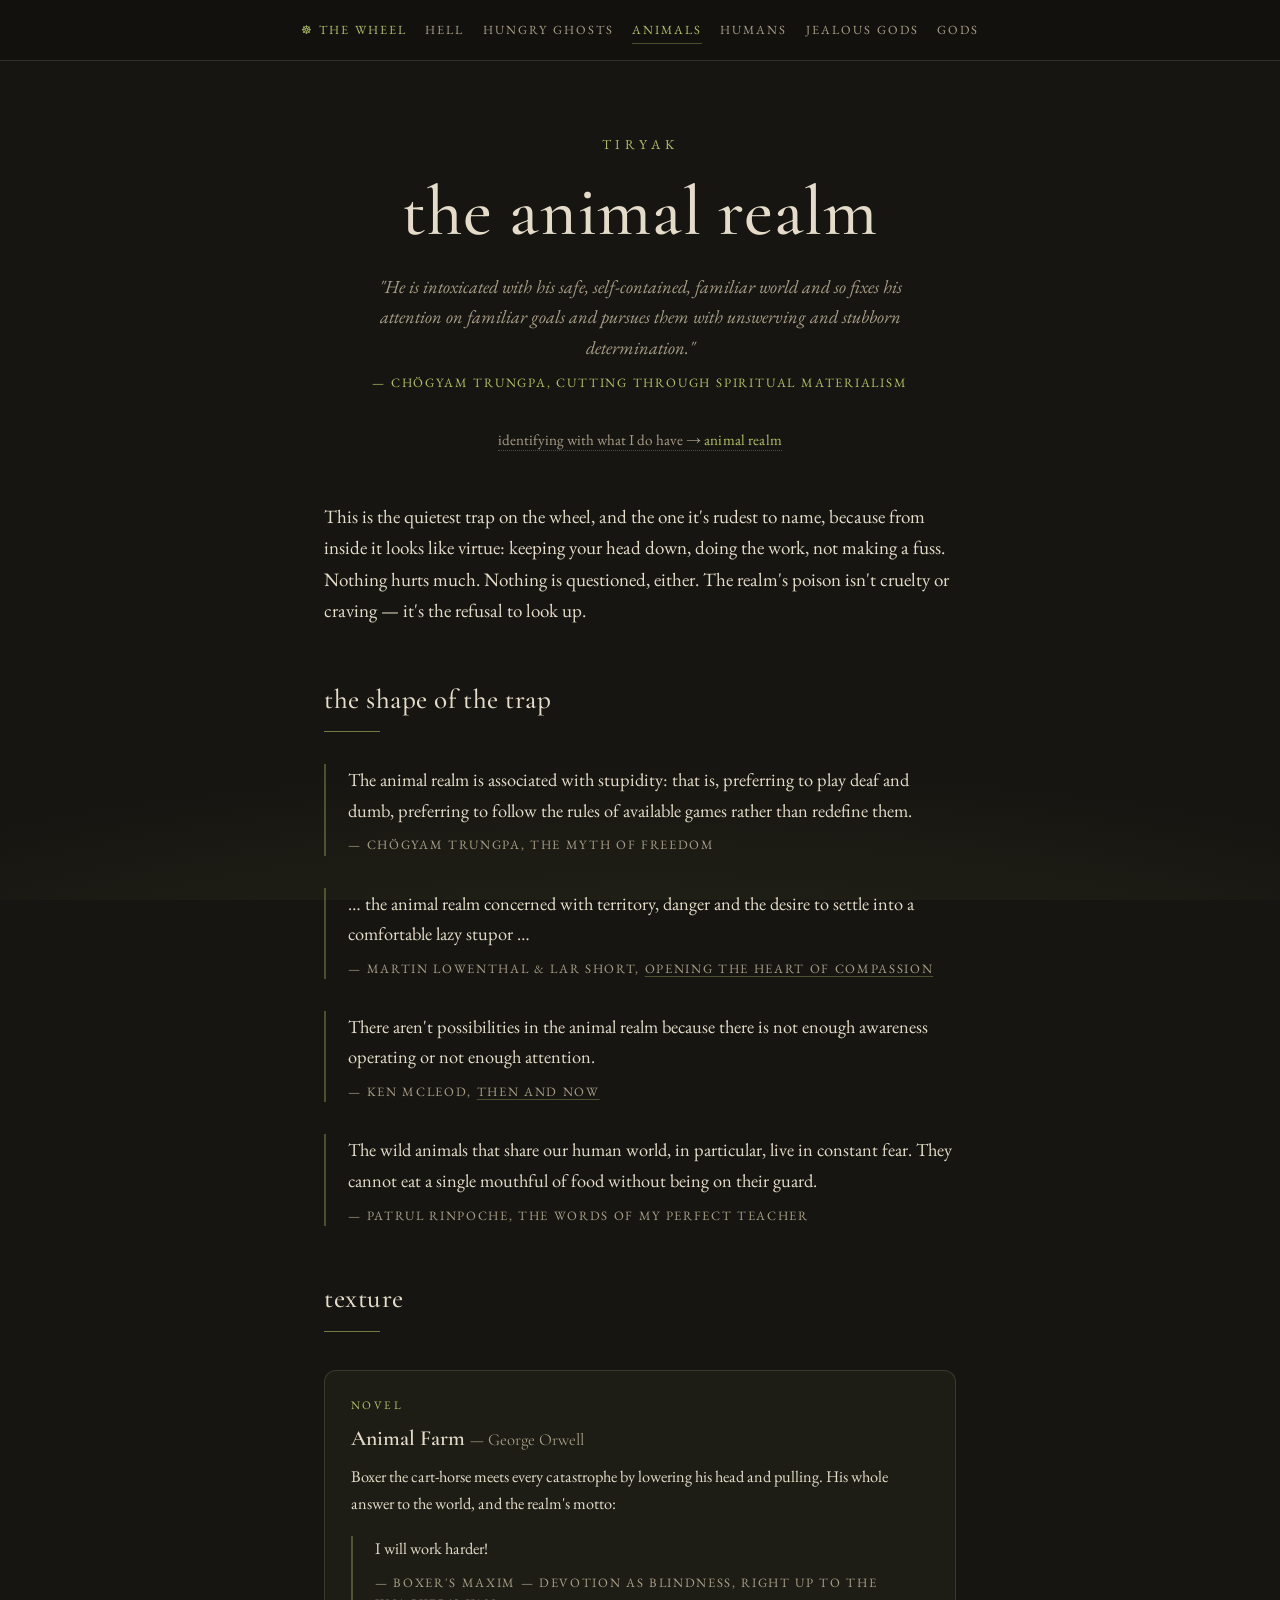
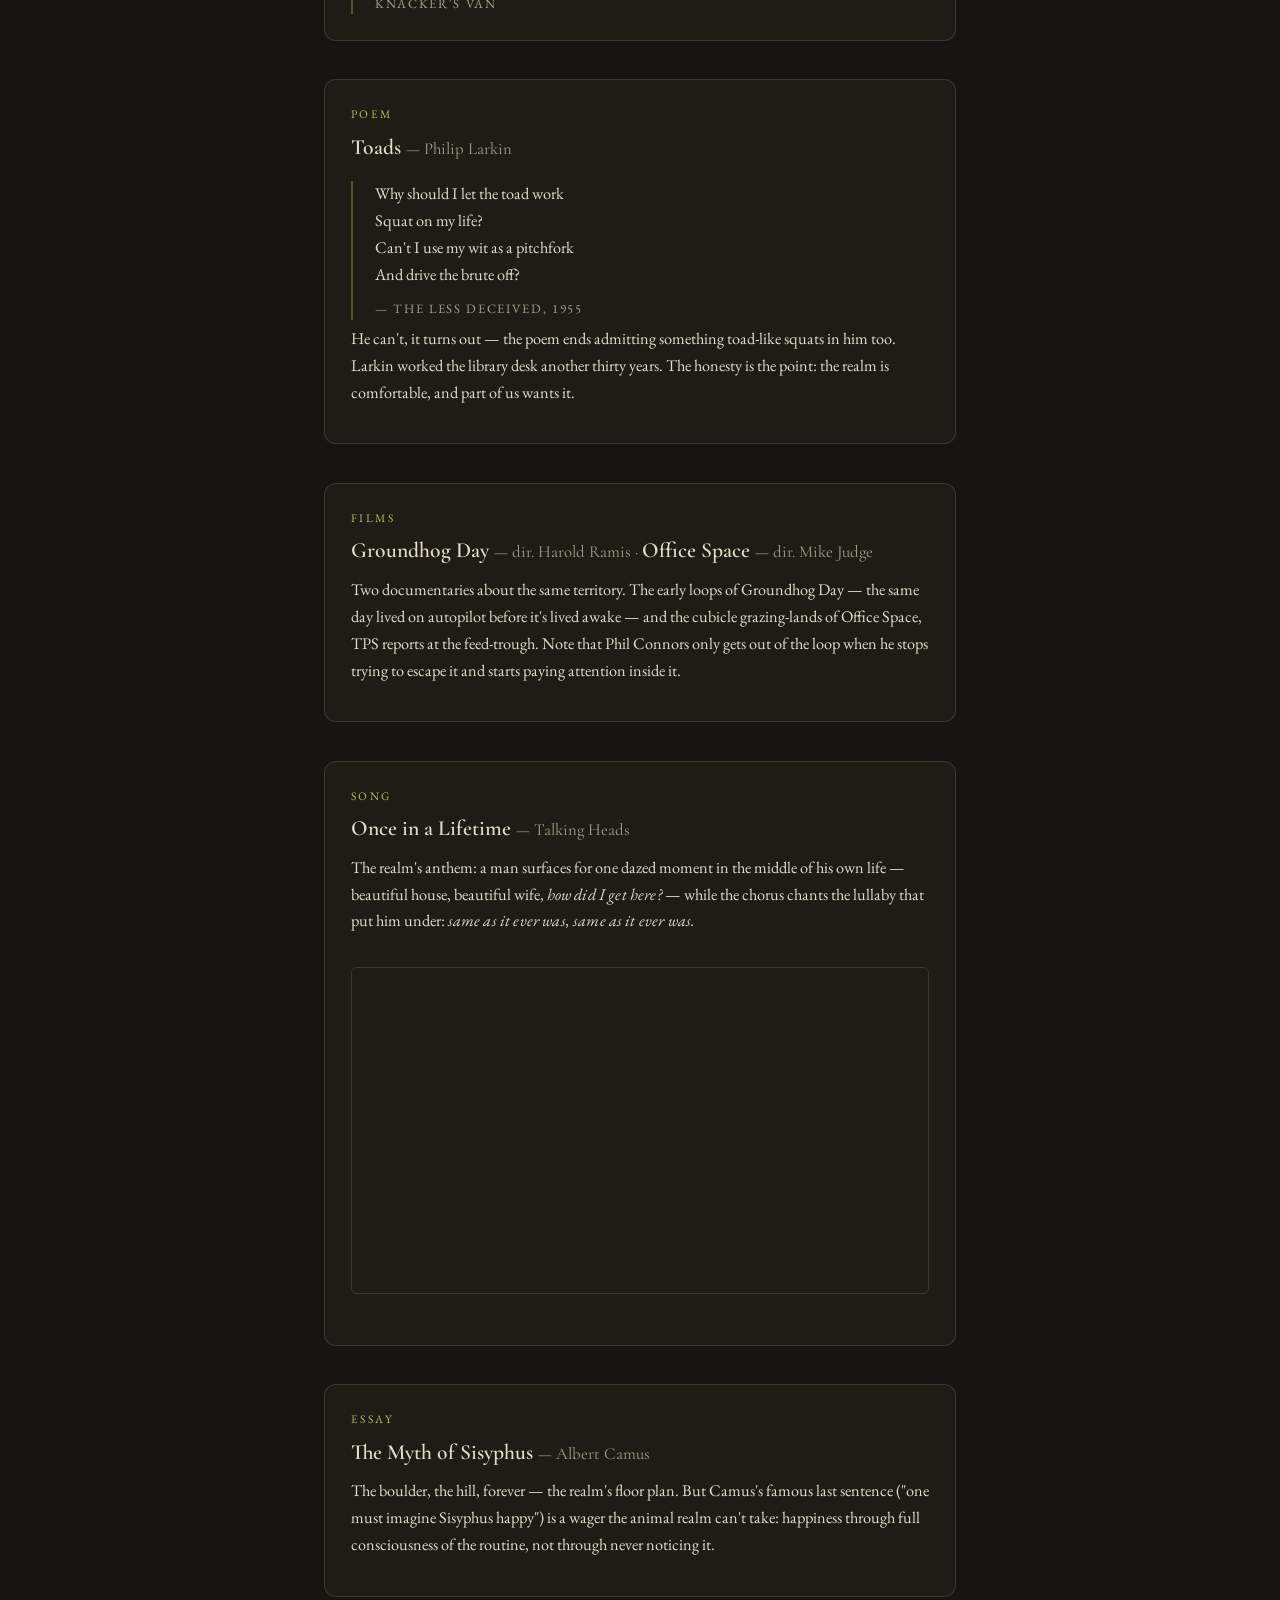
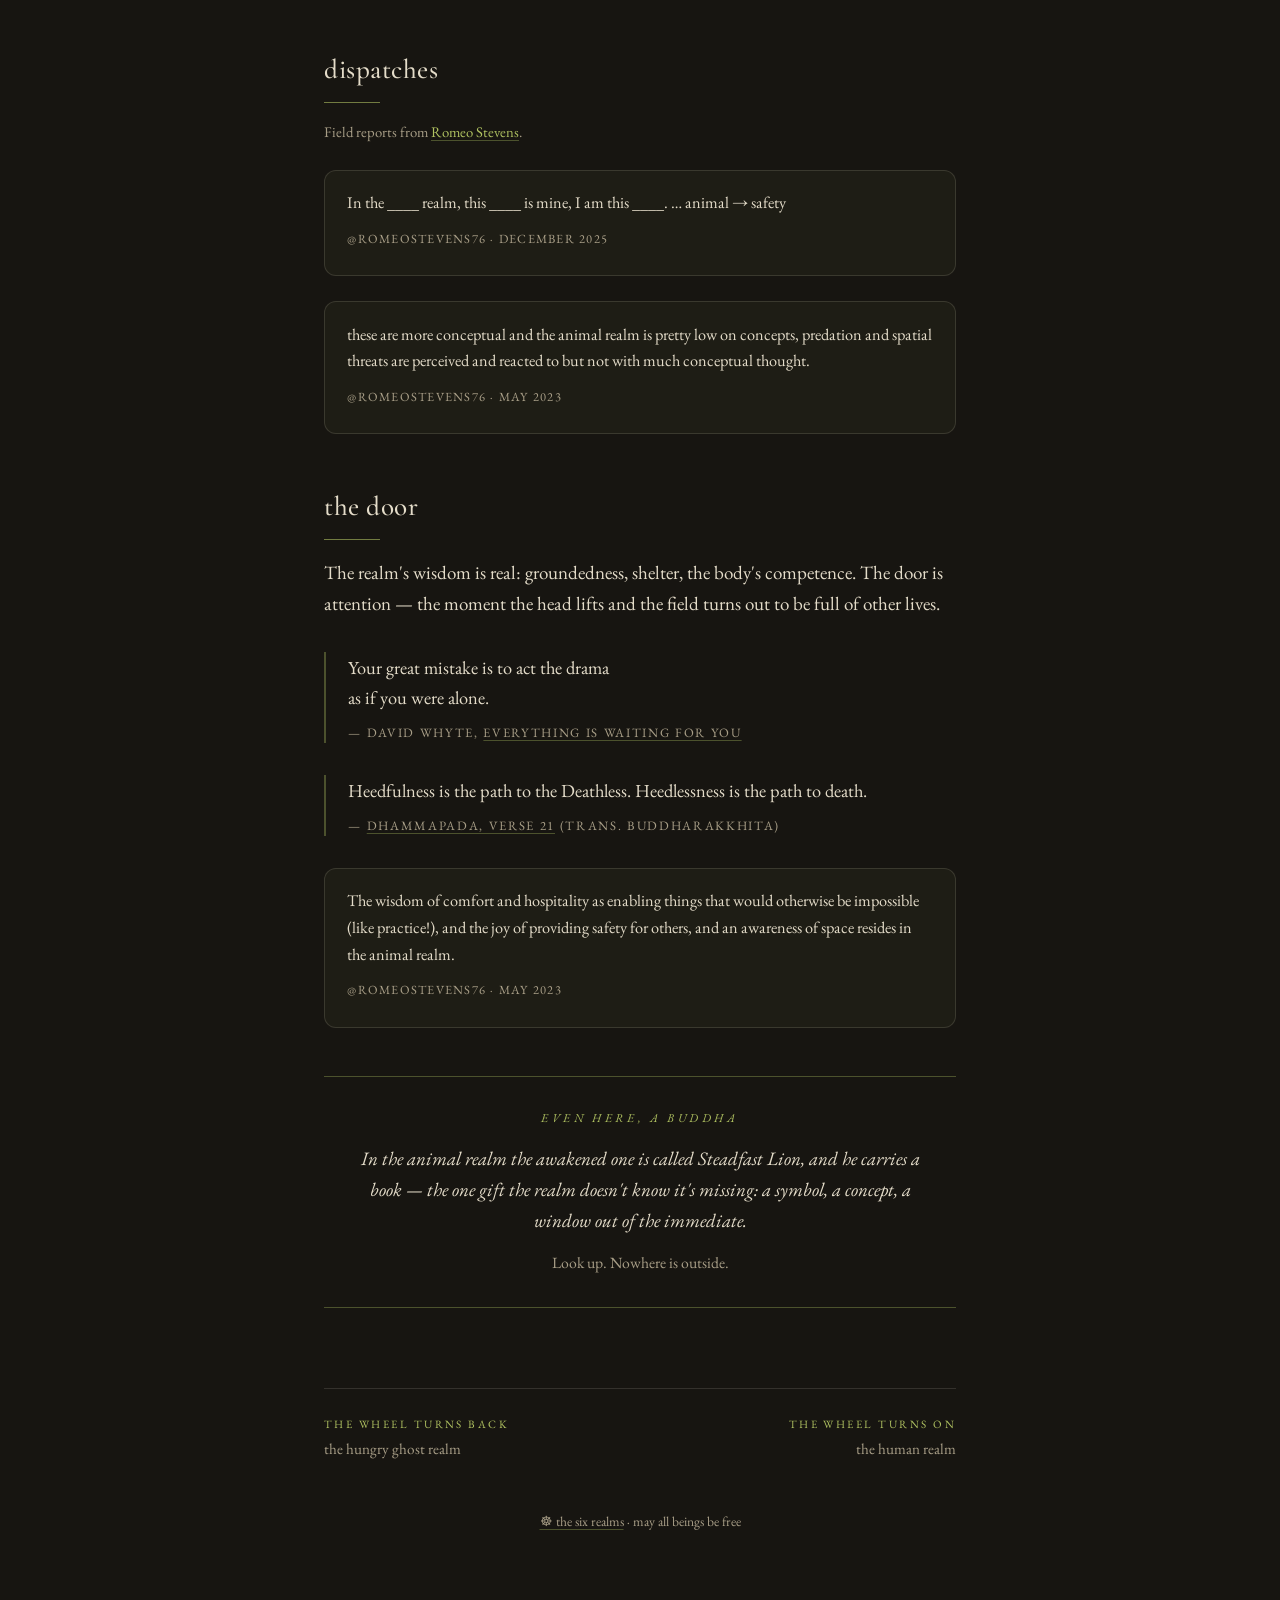
==== animal.html @ 1d657491 "the six realms: v1 — index + six realm pages May all beings be free.  Co-Authored-By: Claude Fable 5" ====
<!DOCTYPE html>
<html lang="en">
<head>
<meta charset="utf-8">
<meta name="viewport" content="width=device-width, initial-scale=1">
<title>animals · the six realms</title>
<meta name="description" content="The animal realm: routine, dullness, head-down survival — the comfort that never looks up.">
<link rel="preconnect" href="https://fonts.googleapis.com">
<link rel="preconnect" href="https://fonts.gstatic.com" crossorigin>
<link href="https://fonts.googleapis.com/css2?family=Cormorant+Garamond:ital,wght@0,400;0,500;0,600;1,400&family=EB+Garamond:ital,wght@0,400;0,500;1,400&display=swap" rel="stylesheet">
<link rel="stylesheet" href="style.css">
<link rel="icon" href="data:image/svg+xml,<svg xmlns='http://www.w3.org/2000/svg' viewBox='0 0 100 100'><text y='.9em' font-size='90'>☸</text></svg>">
</head>
<body class="realm-animal">

<nav class="site-nav">
  <a href="index.html" class="wheel-link">☸ the wheel</a>
  <a href="hell.html">hell</a>
  <a href="hungry-ghost.html">hungry ghosts</a>
  <a href="animal.html" class="here">animals</a>
  <a href="human.html">humans</a>
  <a href="asura.html">jealous gods</a>
  <a href="deva.html">gods</a>
</nav>

<main>

<header class="hero">
  <p class="realm-sanskrit">tiryak</p>
  <h1>the animal realm</h1>
  <p class="gate">"He is intoxicated with his safe, self-contained, familiar world and so fixes his attention on familiar goals and pursues them with unswerving and stubborn determination."
    <cite>— Chögyam Trungpa, Cutting Through Spiritual Materialism</cite>
  </p>
  <p class="ident"><a href="https://twitter.com/RomeoStevens76/status/2072034721190879373">identifying with what I do have → <em>animal realm</em></a></p>
</header>

<p>This is the quietest trap on the wheel, and the one it's rudest to name, because from inside it looks like virtue: keeping your head down, doing the work, not making a fuss. Nothing hurts much. Nothing is questioned, either. The realm's poison isn't cruelty or craving — it's the refusal to look up.</p>

<section>
  <h2>the shape of the trap</h2>

  <blockquote>
    <p>The animal realm is associated with stupidity: that is, preferring to play deaf and dumb, preferring to follow the rules of available games rather than redefine them.</p>
    <cite>— Chögyam Trungpa, The Myth of Freedom</cite>
  </blockquote>

  <blockquote>
    <p>… the animal realm concerned with territory, danger and the desire to settle into a comfortable lazy stupor …</p>
    <cite>— Martin Lowenthal &amp; Lar Short, <a href="https://archive.org/details/openingheartofco00lowe">Opening the Heart of Compassion</a></cite>
  </blockquote>

  <blockquote>
    <p>There aren't possibilities in the animal realm because there is not enough awareness operating or not enough attention.</p>
    <cite>— Ken McLeod, <a href="https://unfetteredmind.org/series-chapter/then-and-now-13/">Then and Now</a></cite>
  </blockquote>

  <blockquote>
    <p>The wild animals that share our human world, in particular, live in constant fear. They cannot eat a single mouthful of food without being on their guard.</p>
    <cite>— Patrul Rinpoche, The Words of My Perfect Teacher</cite>
  </blockquote>
</section>

<section>
  <h2>texture</h2>

  <div class="media-item">
    <p class="media-kind">novel</p>
    <h3>Animal Farm <span class="by">— George Orwell</span></h3>
    <p>Boxer the cart-horse meets every catastrophe by lowering his head and pulling. His whole answer to the world, and the realm's motto:</p>
    <blockquote>
      <p>I will work harder!</p>
      <cite>— Boxer's maxim — devotion as blindness, right up to the knacker's van</cite>
    </blockquote>
  </div>

  <div class="media-item">
    <p class="media-kind">poem</p>
    <h3>Toads <span class="by">— Philip Larkin</span></h3>
    <blockquote class="verse">
      <p>Why should I let the toad work
Squat on my life?
Can't I use my wit as a pitchfork
And drive the brute off?</p>
      <cite>— The Less Deceived, 1955</cite>
    </blockquote>
    <p>He can't, it turns out — the poem ends admitting something toad-like squats in him too. Larkin worked the library desk another thirty years. The honesty is the point: the realm is comfortable, and part of us wants it.</p>
  </div>

  <div class="media-item">
    <p class="media-kind">films</p>
    <h3>Groundhog Day <span class="by">— dir. Harold Ramis · </span>Office Space <span class="by">— dir. Mike Judge</span></h3>
    <p>Two documentaries about the same territory. The early loops of Groundhog Day — the same day lived on autopilot before it's lived awake — and the cubicle grazing-lands of Office Space, TPS reports at the feed-trough. Note that Phil Connors only gets out of the loop when he stops trying to escape it and starts paying attention inside it.</p>
  </div>

  <div class="media-item">
    <p class="media-kind">song</p>
    <h3>Once in a Lifetime <span class="by">— Talking Heads</span></h3>
    <p>The realm's anthem: a man surfaces for one dazed moment in the middle of his own life — beautiful house, beautiful wife, <em>how did I get here?</em> — while the chorus chants the lullaby that put him under: <em>same as it ever was, same as it ever was.</em></p>
    <div class="embed-frame">
      <iframe class="video-frame" src="https://www.youtube-nocookie.com/embed/5IsSpAOD6K8" title="Talking Heads — Once in a Lifetime" loading="lazy" allowfullscreen></iframe>
    </div>
  </div>

  <div class="media-item">
    <p class="media-kind">essay</p>
    <h3>The Myth of Sisyphus <span class="by">— Albert Camus</span></h3>
    <p>The boulder, the hill, forever — the realm's floor plan. But Camus's famous last sentence ("one must imagine Sisyphus happy") is a wager the animal realm can't take: happiness through full consciousness of the routine, not through never noticing it.</p>
  </div>
</section>

<section>
  <h2>dispatches</h2>
  <p class="small-note">Field reports from <a href="https://twitter.com/RomeoStevens76">Romeo Stevens</a>.</p>

  <div class="tweet">
    <p>In the ____ realm, this ____ is mine, I am this ____. … animal → safety</p>
    <p class="tweet-meta"><a href="https://twitter.com/RomeoStevens76/status/1997016100538929550">@RomeoStevens76 · december 2025</a></p>
  </div>

  <div class="tweet">
    <p>these are more conceptual and the animal realm is pretty low on concepts, predation and spatial threats are perceived and reacted to but not with much conceptual thought.</p>
    <p class="tweet-meta"><a href="https://twitter.com/RomeoStevens76/status/1661435885785853953">@RomeoStevens76 · may 2023</a></p>
  </div>
</section>

<section>
  <h2>the door</h2>

  <p>The realm's wisdom is real: groundedness, shelter, the body's competence. The door is attention — the moment the head lifts and the field turns out to be full of other lives.</p>

  <blockquote class="verse">
    <p>Your great mistake is to act the drama
as if you were alone.</p>
    <cite>— David Whyte, <a href="https://onbeing.org/poetry/everything-is-waiting-for-you/">Everything is Waiting for You</a></cite>
  </blockquote>

  <blockquote>
    <p>Heedfulness is the path to the Deathless. Heedlessness is the path to death.</p>
    <cite>— <a href="https://www.accesstoinsight.org/tipitaka/kn/dhp/dhp.02.budd.html">Dhammapada, verse 21</a> (trans. Buddharakkhita)</cite>
  </blockquote>

  <div class="tweet">
    <p>The wisdom of comfort and hospitality as enabling things that would otherwise be impossible (like practice!), and the joy of providing safety for others, and an awareness of space resides in the animal realm.</p>
    <p class="tweet-meta"><a href="https://twitter.com/RomeoStevens76/status/1660277211734355971">@RomeoStevens76 · may 2023</a></p>
  </div>
</section>

<div class="buddha-note">
  <p class="buddha-label">even here, a buddha</p>
  <p>In the animal realm the awakened one is called Steadfast Lion, and he carries a book — the one gift the realm doesn't know it's missing: a symbol, a concept, a window out of the immediate.</p>
  <p class="plain">Look up. Nowhere is outside.</p>
</div>

<nav class="turn">
  <a href="hungry-ghost.html"><span class="dir">the wheel turns back</span>the hungry ghost realm</a>
  <a href="human.html" class="next"><span class="dir">the wheel turns on</span>the human realm</a>
</nav>

<p class="colophon"><a href="index.html">☸ the six realms</a> · may all beings be free</p>

</main>
</body>
</html>
---- style.css ----
/* ————————————————————————————————————————————————
   the six realms · shared design system
   one typographic voice; each realm keys its own weather.
   ———————————————————————————————————————————————— */

:root {
  --serif: "EB Garamond", "Iowan Old Style", Georgia, serif;
  --display: "Cormorant Garamond", "EB Garamond", Georgia, serif;
  --measure: 42rem;
  /* default (index) theme: night sky around the wheel */
  --bg: #100e14;
  --bg2: #1a1722;
  --ink: #e8e2d6;
  --ink-soft: #b3ab9c;
  --accent: #d4a24e;
  --accent-soft: rgba(212, 162, 78, 0.35);
  --rule: rgba(232, 226, 214, 0.16);
  --card: rgba(255, 255, 255, 0.035);
}

* { box-sizing: border-box; }

html { scroll-behavior: smooth; }

body {
  margin: 0;
  font-family: var(--serif);
  font-size: 1.1875rem;
  line-height: 1.65;
  color: var(--ink);
  background: var(--bg);
  -webkit-font-smoothing: antialiased;
}

/* —— nav ————————————————————————————— */

.site-nav {
  display: flex;
  flex-wrap: wrap;
  align-items: baseline;
  gap: 0.25rem 1.15rem;
  justify-content: center;
  padding: 1.1rem 1rem 1rem;
  font-size: 0.78rem;
  letter-spacing: 0.16em;
  text-transform: uppercase;
  border-bottom: 1px solid var(--rule);
  background: color-mix(in srgb, var(--bg) 82%, black);
}
.site-nav a {
  color: var(--ink-soft);
  text-decoration: none;
  padding: 0.15rem 0;
  border-bottom: 1px solid transparent;
}
.site-nav a:hover { color: var(--ink); }
.site-nav a.here {
  color: var(--accent);
  border-bottom-color: var(--accent-soft);
}
.site-nav .wheel-link { color: var(--accent); }

/* —— page scaffold ——————————————————— */

main {
  max-width: var(--measure);
  margin: 0 auto;
  padding: 0 1.25rem 5rem;
}

.hero {
  text-align: center;
  padding: 4.5rem 1rem 3rem;
}
.hero .realm-sanskrit {
  font-size: 0.85rem;
  letter-spacing: 0.35em;
  text-transform: uppercase;
  color: var(--accent);
  margin: 0 0 1.2rem;
}
.hero h1 {
  font-family: var(--display);
  font-weight: 500;
  font-size: clamp(2.6rem, 7vw, 4.4rem);
  line-height: 1.05;
  margin: 0 0 1.4rem;
  letter-spacing: 0.01em;
}
.hero .gate {
  max-width: 34rem;
  margin: 0 auto;
  font-style: italic;
  color: var(--ink-soft);
  font-size: 1.15rem;
}
.hero .gate cite {
  display: block;
  margin-top: 0.6rem;
  font-style: normal;
  font-size: 0.8rem;
  letter-spacing: 0.14em;
  text-transform: uppercase;
  color: var(--accent);
}

.ident {
  margin: 2.2rem auto 0;
  text-align: center;
  font-size: 0.95rem;
  color: var(--ink-soft);
}
.ident a { color: inherit; text-decoration: none; border-bottom: 1px dotted var(--accent-soft); }
.ident em { color: var(--accent); font-style: normal; }

h2 {
  font-family: var(--display);
  font-weight: 500;
  font-size: 1.7rem;
  letter-spacing: 0.02em;
  margin: 3.2rem 0 1.1rem;
  color: var(--ink);
}
h2::after {
  content: "";
  display: block;
  width: 3.5rem;
  height: 1px;
  margin-top: 0.55rem;
  background: var(--accent);
  opacity: 0.6;
}

p { margin: 0 0 1.1rem; }
a { color: var(--accent); text-decoration-color: var(--accent-soft); text-underline-offset: 3px; }
a:hover { text-decoration-color: var(--accent); }
em { letter-spacing: 0.01em; }

.small-note {
  font-size: 0.92rem;
  color: var(--ink-soft);
}

/* —— quotes ——————————————————————————— */

blockquote {
  margin: 2rem 0;
  padding: 0 0 0 1.4rem;
  border-left: 2px solid var(--accent-soft);
  font-size: 1.15rem;
}
blockquote p { margin-bottom: 0.6rem; }
blockquote.verse p { white-space: pre-line; }
blockquote cite,
.attrib {
  display: block;
  font-style: normal;
  font-size: 0.8rem;
  letter-spacing: 0.13em;
  text-transform: uppercase;
  color: var(--ink-soft);
}
blockquote cite a, .attrib a { color: inherit; }

.epigraph {
  border: none;
  padding: 0;
  text-align: center;
  font-style: italic;
  color: var(--ink-soft);
}

/* —— media list (the texture section) ——— */

.media-item {
  margin: 2.4rem 0;
  padding: 1.5rem 1.6rem 1.2rem;
  background: var(--card);
  border: 1px solid var(--rule);
  border-radius: 2px;
}
.media-item .media-kind {
  font-size: 0.72rem;
  letter-spacing: 0.22em;
  text-transform: uppercase;
  color: var(--accent);
  margin: 0 0 0.4rem;
}
.media-item h3 {
  font-family: var(--display);
  font-weight: 600;
  font-size: 1.35rem;
  margin: 0 0 0.5rem;
}
.media-item h3 .by { font-weight: 400; color: var(--ink-soft); font-size: 1.05rem; }
.media-item blockquote { margin: 1rem 0 0.4rem; font-size: 1.05rem; }
.media-item p { font-size: 1.02rem; }

/* —— tweets ——————————————————————————— */

.tweet {
  margin: 1.6rem 0;
  padding: 1.2rem 1.4rem 0.9rem;
  background: var(--card);
  border: 1px solid var(--rule);
  border-radius: 6px;
  font-size: 1.02rem;
}
.tweet p { margin-bottom: 0.7rem; white-space: pre-line; }
.tweet .tweet-meta {
  font-size: 0.78rem;
  letter-spacing: 0.1em;
  text-transform: uppercase;
  color: var(--ink-soft);
}
.tweet .tweet-meta a { color: inherit; text-decoration: none; }
.tweet .tweet-meta a:hover { color: var(--accent); }

/* —— the buddha appears ————————————————— */

.buddha-note {
  margin: 3rem 0;
  padding: 2rem 1.8rem;
  text-align: center;
  border-top: 1px solid var(--accent-soft);
  border-bottom: 1px solid var(--accent-soft);
}
.buddha-note .buddha-label {
  font-size: 0.75rem;
  letter-spacing: 0.3em;
  text-transform: uppercase;
  color: var(--accent);
  margin: 0 0 0.9rem;
}
.buddha-note p { font-style: italic; margin: 0; }
.buddha-note .plain { font-style: normal; margin-top: 0.8rem; font-size: 0.98rem; color: var(--ink-soft); }

/* —— embeds ——————————————————————————— */

.embed-frame {
  margin: 2rem 0;
  border: 1px solid var(--rule);
  border-radius: 6px;
  overflow: hidden;
}
.embed-frame iframe { display: block; width: 100%; border: 0; }

/* —— the wheel (index nav) ————————————— */

.wheel {
  position: relative;
  width: min(88vw, 30rem);
  height: min(88vw, 30rem);
  margin: 3rem auto;
  border: 1px solid var(--accent-soft);
  border-radius: 50%;
}
.wheel::before {
  content: "";
  position: absolute;
  inset: 18%;
  border: 1px solid var(--rule);
  border-radius: 50%;
}
.wheel .hub {
  position: absolute;
  top: 50%; left: 50%;
  transform: translate(-50%, -50%);
  text-align: center;
  font-size: 0.72rem;
  letter-spacing: 0.2em;
  text-transform: uppercase;
  color: var(--ink-soft);
  max-width: 9rem;
}
.wheel a.spoke {
  position: absolute;
  transform: translate(-50%, -50%);
  text-align: center;
  text-decoration: none;
  color: var(--ink);
  font-family: var(--display);
  font-size: 1.12rem;
  line-height: 1.15;
  padding: 0.4rem 0.6rem;
  background: var(--bg);
  border-radius: 4px;
}
.wheel a.spoke small {
  display: block;
  font-family: var(--serif);
  font-size: 0.68rem;
  letter-spacing: 0.18em;
  text-transform: uppercase;
  color: var(--accent);
  margin-top: 0.15rem;
}
.wheel a.spoke:hover { color: var(--accent); }

@media (max-width: 480px) {
  .wheel { display: none; }
}
.wheel-list { display: none; }
@media (max-width: 480px) {
  .wheel-list { display: block; margin: 2rem 0; padding: 0; list-style: none; text-align: center; }
  .wheel-list li { margin: 0.9rem 0; }
  .wheel-list a { font-family: var(--display); font-size: 1.3rem; text-decoration: none; color: var(--ink); }
  .wheel-list a small { display: block; font-family: var(--serif); font-size: 0.7rem; letter-spacing: 0.18em; text-transform: uppercase; color: var(--accent); }
}

/* —— footer / turning of the wheel ————— */

.turn {
  display: flex;
  justify-content: space-between;
  gap: 1rem;
  margin-top: 5rem;
  padding-top: 1.6rem;
  border-top: 1px solid var(--rule);
  font-size: 0.95rem;
}
.turn a { text-decoration: none; color: var(--ink-soft); }
.turn a:hover { color: var(--accent); }
.turn .dir {
  display: block;
  font-size: 0.7rem;
  letter-spacing: 0.22em;
  text-transform: uppercase;
  color: var(--accent);
  margin-bottom: 0.2rem;
}
.turn .next { text-align: right; }

.colophon {
  margin-top: 3rem;
  text-align: center;
  font-size: 0.85rem;
  color: var(--ink-soft);
}
.colophon a { color: var(--ink-soft); }

/* ————————————————————————————————————————————————
   realm weather
   ———————————————————————————————————————————————— */

/* —— per-realm body language ——————————
   same bones, different posture. */

/* hell: compressed, heavy — the walls lean in */
body.realm-hell .hero h1 {
  letter-spacing: -0.015em;
  font-weight: 600;
  text-shadow: 0 0 38px rgba(255, 92, 56, 0.35);
}
body.realm-hell blockquote { border-left-width: 3px; }

/* preta: stretched thin, starved of weight */
body.realm-preta .hero h1 {
  font-weight: 400;
  letter-spacing: 0.14em;
  text-transform: lowercase;
}
body.realm-preta main { --measure: 38rem; }
body.realm-preta blockquote { border-left-style: dashed; }

/* animal: soft, lowercase, edges blurred by fog */
body.realm-animal .hero h1 { text-transform: lowercase; font-weight: 500; }
body.realm-animal .media-item, body.realm-animal .tweet { border-radius: 12px; }

/* human: upright roman, generous margins — a book page */
body.realm-human .hero h1 { font-weight: 500; }
body.realm-human blockquote { border-left-color: var(--accent); border-left-width: 1px; }

/* asura: everything sharpened, slightly italic — mid-lunge */
body.realm-asura .hero h1 { font-style: italic; font-weight: 600; letter-spacing: 0.01em; }
body.realm-asura .media-item, body.realm-asura .tweet { border-radius: 0; }
body.realm-asura h2::after { width: 5.5rem; height: 2px; }

/* deva: weightless, floating in excess whitespace */
body.realm-deva .hero { padding-top: 7rem; padding-bottom: 4.5rem; }
body.realm-deva .hero h1 {
  font-weight: 400;
  letter-spacing: 0.22em;
  text-shadow: 0 0 44px rgba(216, 184, 255, 0.45);
}
body.realm-deva main { line-height: 1.75; }

/* song embeds + placeholder */
.video-frame { aspect-ratio: 16 / 9; }
.video-placeholder {
  margin: 2rem 0;
  padding: 2.6rem 1.5rem;
  border: 1px dashed var(--rule);
  border-radius: 6px;
  text-align: center;
  font-style: italic;
  color: var(--ink-soft);
}
.video-placeholder .attrib { margin-top: 0.5rem; }

/* naraka — iron ground, ember light. heat pressing in. */
body.realm-hell {
  --bg: #160907;
  --bg2: #2b0d08;
  --ink: #f3ddcb;
  --ink-soft: #c29d84;
  --accent: #ff5c38;
  --accent-soft: rgba(255, 92, 56, 0.4);
  --rule: rgba(243, 221, 203, 0.15);
  --card: rgba(255, 92, 56, 0.05);
  background-image:
    radial-gradient(ellipse 120% 55% at 50% 108%, rgba(255, 82, 34, 0.22), transparent 60%),
    linear-gradient(var(--bg), var(--bg));
  background-attachment: fixed;
}

/* preta — cold moonlit hunger. thin, pale, vacant. */
body.realm-preta {
  --bg: #0d1414;
  --bg2: #12201f;
  --ink: #d7e4de;
  --ink-soft: #8fa39c;
  --accent: #7fd4c1;
  --accent-soft: rgba(127, 212, 193, 0.35);
  --rule: rgba(215, 228, 222, 0.13);
  --card: rgba(127, 212, 193, 0.045);
  background-image:
    radial-gradient(ellipse 70% 40% at 50% -8%, rgba(160, 220, 205, 0.10), transparent 65%),
    linear-gradient(var(--bg), var(--bg));
  background-attachment: fixed;
}

/* animal — loam and fog. heavy lids, soft edges. */
body.realm-animal {
  --bg: #171511;
  --bg2: #221e16;
  --ink: #e4dcc9;
  --ink-soft: #a89e87;
  --accent: #b0c261;
  --accent-soft: rgba(176, 194, 97, 0.35);
  --rule: rgba(228, 220, 201, 0.14);
  --card: rgba(176, 194, 97, 0.05);
  background-image:
    radial-gradient(ellipse 130% 45% at 50% 112%, rgba(94, 106, 56, 0.20), transparent 60%),
    linear-gradient(var(--bg), var(--bg));
  background-attachment: fixed;
}

/* human — the one page in daylight: ink on paper. */
body.realm-human {
  --bg: #f4efe3;
  --bg2: #eae3d2;
  --ink: #262119;
  --ink-soft: #6d6353;
  --accent: #a33d1e;
  --accent-soft: rgba(163, 61, 30, 0.35);
  --rule: rgba(38, 33, 25, 0.18);
  --card: rgba(38, 33, 25, 0.035);
}
body.realm-human .site-nav { background: #ece5d4; }
body.realm-human .wheel a.spoke { background: var(--bg); }

/* asura — storm steel and banner gold. everything sharpened. */
body.realm-asura {
  --bg: #0d1119;
  --bg2: #131a28;
  --ink: #dde4ef;
  --ink-soft: #94a0b4;
  --accent: #e0b23e;
  --accent-soft: rgba(224, 178, 62, 0.4);
  --rule: rgba(221, 228, 239, 0.14);
  --card: rgba(224, 178, 62, 0.045);
  background-image:
    linear-gradient(160deg, rgba(48, 66, 105, 0.28) 0%, transparent 45%),
    linear-gradient(var(--bg), var(--bg));
  background-attachment: fixed;
}

/* deva — luminous height. so much light you squint. */
body.realm-deva {
  --bg: #191723;
  --bg2: #241f33;
  --ink: #efe9f7;
  --ink-soft: #b0a7c4;
  --accent: #d8b8ff;
  --accent-soft: rgba(216, 184, 255, 0.35);
  --rule: rgba(239, 233, 247, 0.15);
  --card: rgba(216, 184, 255, 0.05);
  background-image:
    radial-gradient(ellipse 80% 50% at 50% -12%, rgba(216, 184, 255, 0.16), transparent 60%),
    linear-gradient(var(--bg), var(--bg));
  background-attachment: fixed;
}
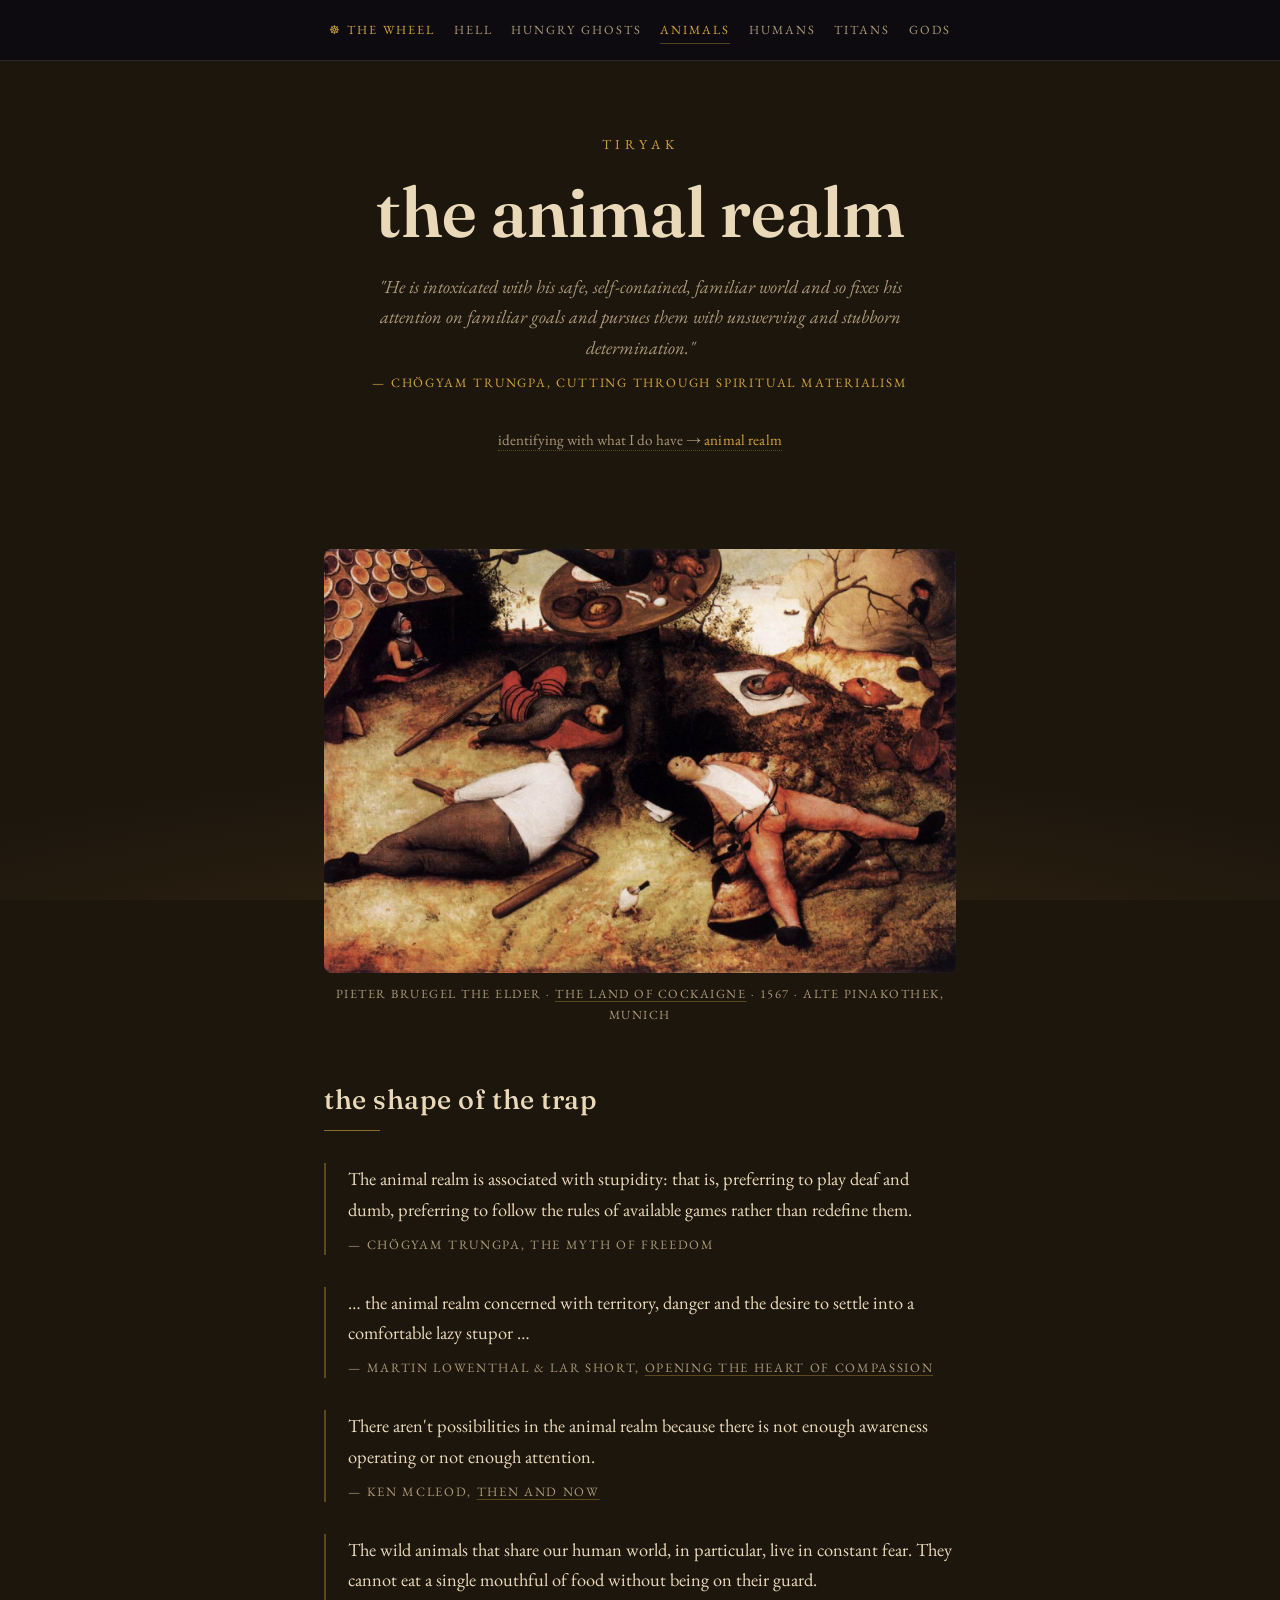
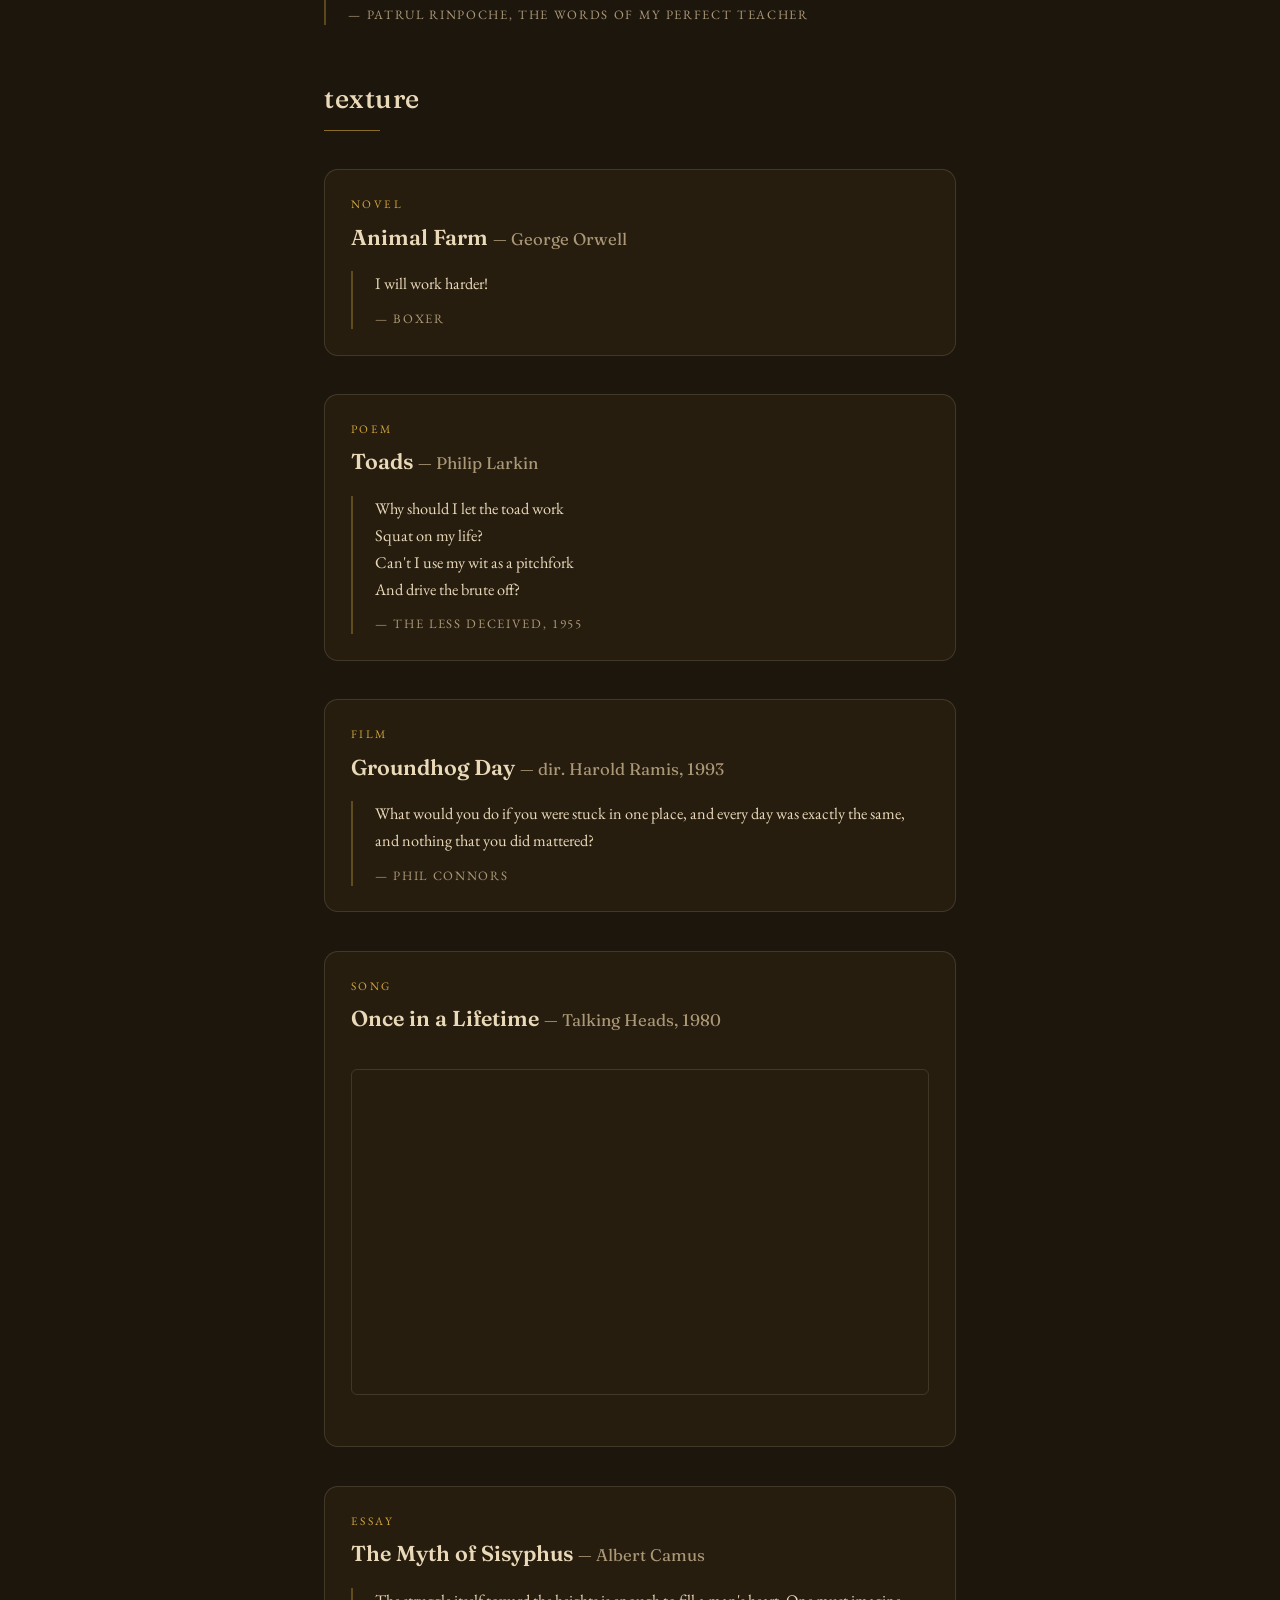
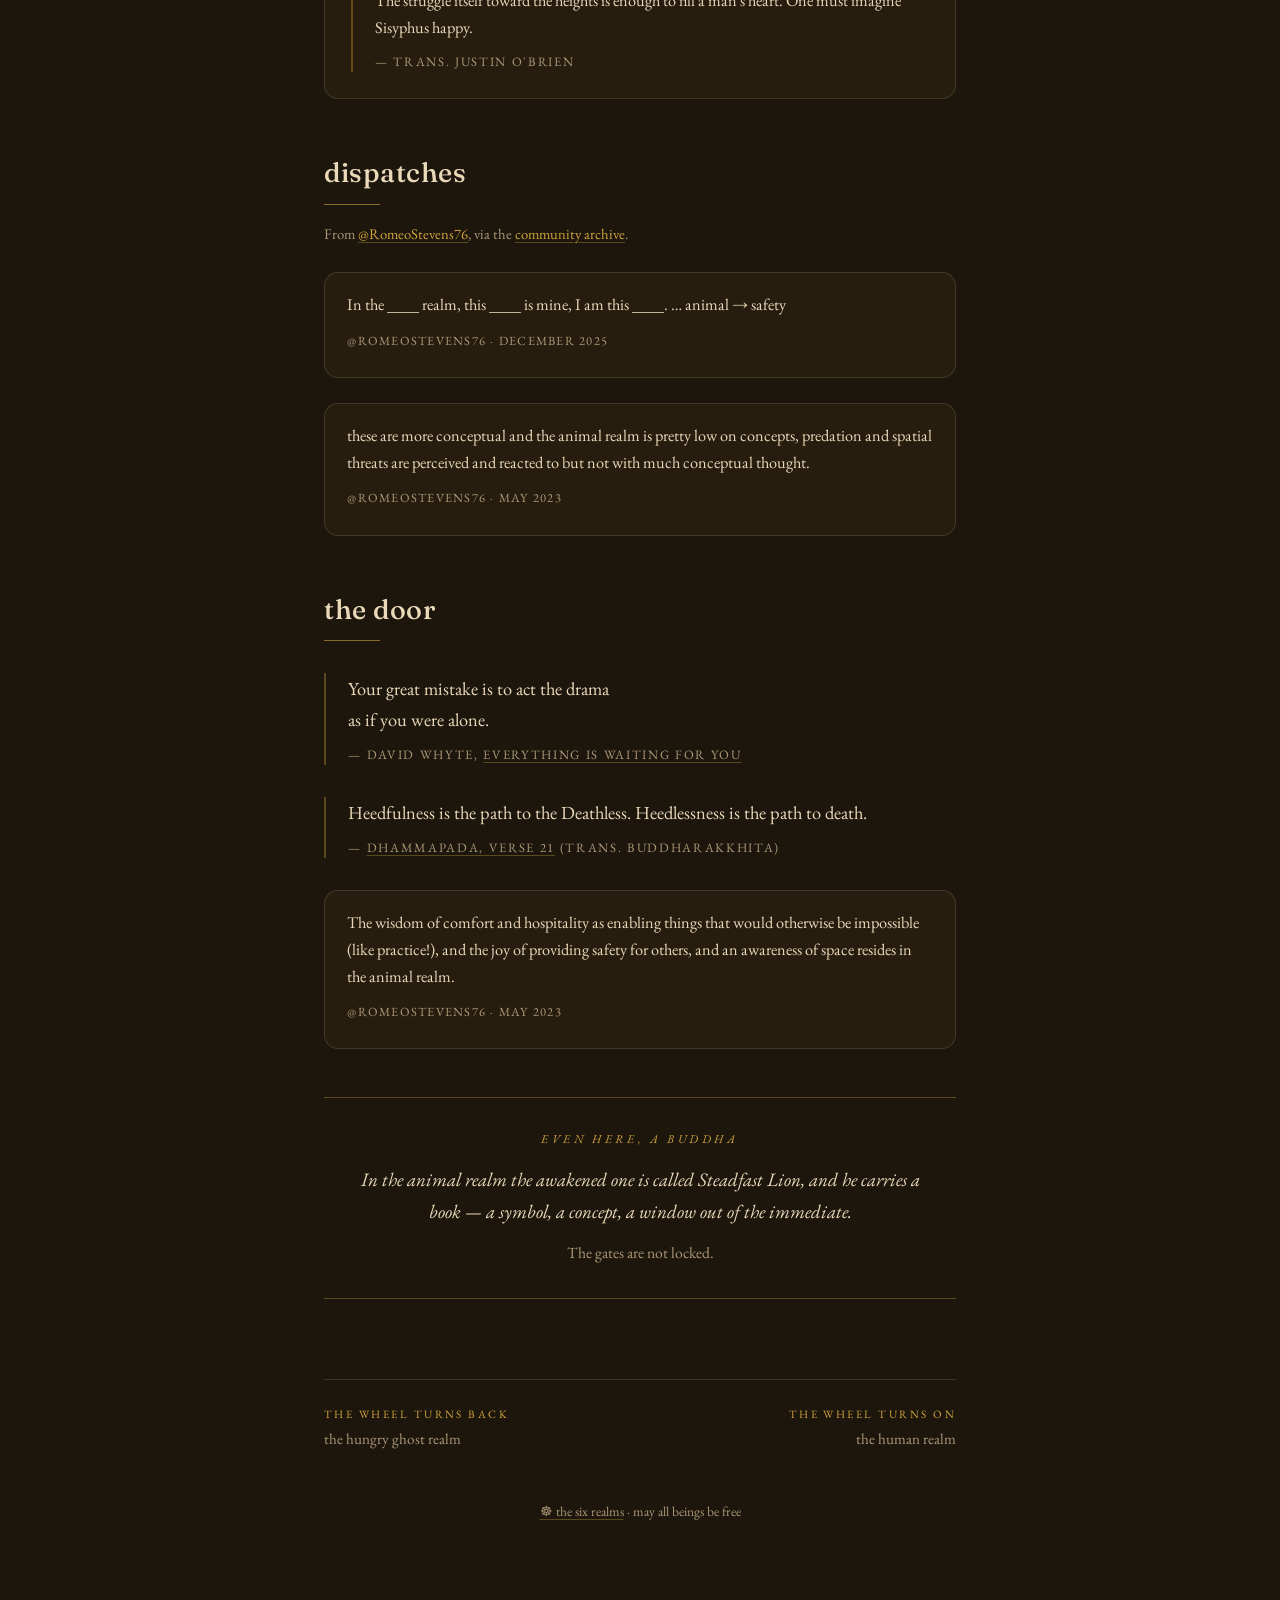
==== commit b6494791: "v2: art on every page, per-realm styles keyed to the art, less narration, titans primary - public-do" ====
--- a/animal.html
+++ b/animal.html
@@ -7,7 +7,7 @@
 <meta name="description" content="The animal realm: routine, dullness, head-down survival — the comfort that never looks up.">
 <link rel="preconnect" href="https://fonts.googleapis.com">
 <link rel="preconnect" href="https://fonts.gstatic.com" crossorigin>
-<link href="https://fonts.googleapis.com/css2?family=Cormorant+Garamond:ital,wght@0,400;0,500;0,600;1,400&family=EB+Garamond:ital,wght@0,400;0,500;1,400&display=swap" rel="stylesheet">
+<link href="https://fonts.googleapis.com/css2?family=Fraunces:ital,opsz,wght@0,9..144,400;0,9..144,600;1,9..144,400&family=EB+Garamond:ital,wght@0,400;0,500;1,400&display=swap" rel="stylesheet">
 <link rel="stylesheet" href="style.css">
 <link rel="icon" href="data:image/svg+xml,<svg xmlns='http://www.w3.org/2000/svg' viewBox='0 0 100 100'><text y='.9em' font-size='90'>☸</text></svg>">
 </head>
@@ -19,7 +19,7 @@
   <a href="hungry-ghost.html">hungry ghosts</a>
   <a href="animal.html" class="here">animals</a>
   <a href="human.html">humans</a>
-  <a href="asura.html">jealous gods</a>
+  <a href="asura.html">titans</a>
   <a href="deva.html">gods</a>
 </nav>
 
@@ -34,7 +34,10 @@
   <p class="ident"><a href="https://twitter.com/RomeoStevens76/status/2072034721190879373">identifying with what I do have → <em>animal realm</em></a></p>
 </header>
 
-<p>This is the quietest trap on the wheel, and the one it's rudest to name, because from inside it looks like virtue: keeping your head down, doing the work, not making a fuss. Nothing hurts much. Nothing is questioned, either. The realm's poison isn't cruelty or craving — it's the refusal to look up.</p>
+<figure class="realm-art">
+  <img src="art/animal-cockaigne.jpg" alt="Pieter Bruegel the Elder, The Land of Cockaigne">
+  <figcaption>Pieter Bruegel the Elder · <a href="https://commons.wikimedia.org/wiki/File:Pieter_Bruegel_the_Elder_-_The_Land_of_Cockaigne_-_WGA3507.jpg">The Land of Cockaigne</a> · 1567 · Alte Pinakothek, Munich</figcaption>
+</figure>
 
 <section>
   <h2>the shape of the trap</h2>
@@ -66,10 +69,9 @@
   <div class="media-item">
     <p class="media-kind">novel</p>
     <h3>Animal Farm <span class="by">— George Orwell</span></h3>
-    <p>Boxer the cart-horse meets every catastrophe by lowering his head and pulling. His whole answer to the world, and the realm's motto:</p>
     <blockquote>
       <p>I will work harder!</p>
-      <cite>— Boxer's maxim — devotion as blindness, right up to the knacker's van</cite>
+      <cite>— Boxer</cite>
     </blockquote>
   </div>
 
@@ -83,19 +85,20 @@
 And drive the brute off?</p>
       <cite>— The Less Deceived, 1955</cite>
     </blockquote>
-    <p>He can't, it turns out — the poem ends admitting something toad-like squats in him too. Larkin worked the library desk another thirty years. The honesty is the point: the realm is comfortable, and part of us wants it.</p>
   </div>
 
   <div class="media-item">
-    <p class="media-kind">films</p>
-    <h3>Groundhog Day <span class="by">— dir. Harold Ramis · </span>Office Space <span class="by">— dir. Mike Judge</span></h3>
-    <p>Two documentaries about the same territory. The early loops of Groundhog Day — the same day lived on autopilot before it's lived awake — and the cubicle grazing-lands of Office Space, TPS reports at the feed-trough. Note that Phil Connors only gets out of the loop when he stops trying to escape it and starts paying attention inside it.</p>
+    <p class="media-kind">film</p>
+    <h3>Groundhog Day <span class="by">— dir. Harold Ramis, 1993</span></h3>
+    <blockquote>
+      <p>What would you do if you were stuck in one place, and every day was exactly the same, and nothing that you did mattered?</p>
+      <cite>— Phil Connors</cite>
+    </blockquote>
   </div>
 
   <div class="media-item">
     <p class="media-kind">song</p>
-    <h3>Once in a Lifetime <span class="by">— Talking Heads</span></h3>
-    <p>The realm's anthem: a man surfaces for one dazed moment in the middle of his own life — beautiful house, beautiful wife, <em>how did I get here?</em> — while the chorus chants the lullaby that put him under: <em>same as it ever was, same as it ever was.</em></p>
+    <h3>Once in a Lifetime <span class="by">— Talking Heads, 1980</span></h3>
     <div class="embed-frame">
       <iframe class="video-frame" src="https://www.youtube-nocookie.com/embed/5IsSpAOD6K8" title="Talking Heads — Once in a Lifetime" loading="lazy" allowfullscreen></iframe>
     </div>
@@ -104,13 +107,16 @@
   <div class="media-item">
     <p class="media-kind">essay</p>
     <h3>The Myth of Sisyphus <span class="by">— Albert Camus</span></h3>
-    <p>The boulder, the hill, forever — the realm's floor plan. But Camus's famous last sentence ("one must imagine Sisyphus happy") is a wager the animal realm can't take: happiness through full consciousness of the routine, not through never noticing it.</p>
+    <blockquote>
+      <p>The struggle itself toward the heights is enough to fill a man's heart. One must imagine Sisyphus happy.</p>
+      <cite>— trans. Justin O'Brien</cite>
+    </blockquote>
   </div>
 </section>
 
 <section>
   <h2>dispatches</h2>
-  <p class="small-note">Field reports from <a href="https://twitter.com/RomeoStevens76">Romeo Stevens</a>.</p>
+  <p class="small-note">From <a href="https://twitter.com/RomeoStevens76">@RomeoStevens76</a>, via the <a href="https://www.community-archive.org/">community archive</a>.</p>
 
   <div class="tweet">
     <p>In the ____ realm, this ____ is mine, I am this ____. … animal → safety</p>
@@ -125,8 +131,6 @@
 
 <section>
   <h2>the door</h2>
-
-  <p>The realm's wisdom is real: groundedness, shelter, the body's competence. The door is attention — the moment the head lifts and the field turns out to be full of other lives.</p>
 
   <blockquote class="verse">
     <p>Your great mistake is to act the drama
@@ -147,8 +151,8 @@
 
 <div class="buddha-note">
   <p class="buddha-label">even here, a buddha</p>
-  <p>In the animal realm the awakened one is called Steadfast Lion, and he carries a book — the one gift the realm doesn't know it's missing: a symbol, a concept, a window out of the immediate.</p>
-  <p class="plain">Look up. Nowhere is outside.</p>
+  <p>In the animal realm the awakened one is called Steadfast Lion, and he carries a book — a symbol, a concept, a window out of the immediate.</p>
+  <p class="plain">The gates are not locked.</p>
 </div>
 
 <nav class="turn">
--- a/style.css
+++ b/style.css
@@ -1,6 +1,6 @@
 /* ————————————————————————————————————————————————
    the six realms · shared design system
-   one typographic voice; each realm keys its own weather.
+   shared bones; each realm keys its own weather to its art.
    ———————————————————————————————————————————————— */
 
 :root {
@@ -16,6 +16,7 @@
   --accent-soft: rgba(212, 162, 78, 0.35);
   --rule: rgba(232, 226, 214, 0.16);
   --card: rgba(255, 255, 255, 0.035);
+  --nav-bg: color-mix(in srgb, var(--bg) 82%, black);
 }
 
 * { box-sizing: border-box; }
@@ -45,7 +46,7 @@
   letter-spacing: 0.16em;
   text-transform: uppercase;
   border-bottom: 1px solid var(--rule);
-  background: color-mix(in srgb, var(--bg) 82%, black);
+  background: var(--nav-bg);
 }
 .site-nav a {
   color: var(--ink-soft);
@@ -170,6 +171,46 @@
   color: var(--ink-soft);
 }
 
+/* —— art ——————————————————————————————— */
+
+.realm-art {
+  margin: 3rem 0;
+}
+.realm-art img {
+  display: block;
+  width: 100%;
+  height: auto;
+  border-radius: 2px;
+}
+.realm-art.tall img {
+  width: auto;
+  max-width: 100%;
+  max-height: 88vh;
+  margin: 0 auto;
+}
+.realm-art figcaption {
+  margin-top: 0.7rem;
+  text-align: center;
+  font-size: 0.78rem;
+  letter-spacing: 0.12em;
+  text-transform: uppercase;
+  color: var(--ink-soft);
+}
+.realm-art figcaption a { color: inherit; }
+
+/* a handscroll: read right to left */
+.scroll-band {
+  overflow-x: auto;
+  margin: 3rem 0 0.7rem;
+  border: 1px solid var(--rule);
+}
+.scroll-band img {
+  display: block;
+  height: 11rem;
+  width: auto;
+  max-width: none;
+}
+
 /* —— media list (the texture section) ——— */
 
 .media-item {
@@ -244,6 +285,18 @@
   overflow: hidden;
 }
 .embed-frame iframe { display: block; width: 100%; border: 0; }
+
+.video-frame { aspect-ratio: 16 / 9; }
+.video-placeholder {
+  margin: 2rem 0;
+  padding: 2.6rem 1.5rem;
+  border: 1px dashed var(--rule);
+  border-radius: 6px;
+  text-align: center;
+  font-style: italic;
+  color: var(--ink-soft);
+}
+.video-placeholder .attrib { margin-top: 0.5rem; }
 
 /* —— the wheel (index nav) ————————————— */
 
@@ -340,70 +393,17 @@
 .colophon a { color: var(--ink-soft); }
 
 /* ————————————————————————————————————————————————
-   realm weather
+   realm weather — each page keyed to its artwork
    ———————————————————————————————————————————————— */
 
-/* —— per-realm body language ——————————
-   same bones, different posture. */
-
-/* hell: compressed, heavy — the walls lean in */
-body.realm-hell .hero h1 {
-  letter-spacing: -0.015em;
-  font-weight: 600;
-  text-shadow: 0 0 38px rgba(255, 92, 56, 0.35);
-}
-body.realm-hell blockquote { border-left-width: 3px; }
-
-/* preta: stretched thin, starved of weight */
-body.realm-preta .hero h1 {
-  font-weight: 400;
-  letter-spacing: 0.14em;
-  text-transform: lowercase;
-}
-body.realm-preta main { --measure: 38rem; }
-body.realm-preta blockquote { border-left-style: dashed; }
-
-/* animal: soft, lowercase, edges blurred by fog */
-body.realm-animal .hero h1 { text-transform: lowercase; font-weight: 500; }
-body.realm-animal .media-item, body.realm-animal .tweet { border-radius: 12px; }
-
-/* human: upright roman, generous margins — a book page */
-body.realm-human .hero h1 { font-weight: 500; }
-body.realm-human blockquote { border-left-color: var(--accent); border-left-width: 1px; }
-
-/* asura: everything sharpened, slightly italic — mid-lunge */
-body.realm-asura .hero h1 { font-style: italic; font-weight: 600; letter-spacing: 0.01em; }
-body.realm-asura .media-item, body.realm-asura .tweet { border-radius: 0; }
-body.realm-asura h2::after { width: 5.5rem; height: 2px; }
-
-/* deva: weightless, floating in excess whitespace */
-body.realm-deva .hero { padding-top: 7rem; padding-bottom: 4.5rem; }
-body.realm-deva .hero h1 {
-  font-weight: 400;
-  letter-spacing: 0.22em;
-  text-shadow: 0 0 44px rgba(216, 184, 255, 0.45);
-}
-body.realm-deva main { line-height: 1.75; }
-
-/* song embeds + placeholder */
-.video-frame { aspect-ratio: 16 / 9; }
-.video-placeholder {
-  margin: 2rem 0;
-  padding: 2.6rem 1.5rem;
-  border: 1px dashed var(--rule);
-  border-radius: 6px;
-  text-align: center;
-  font-style: italic;
-  color: var(--ink-soft);
-}
-.video-placeholder .attrib { margin-top: 0.5rem; }
-
-/* naraka — iron ground, ember light. heat pressing in. */
+/* —— naraka · keyed to Bosch —————————————
+   ember light in oily blackness; old-print letterforms. */
 body.realm-hell {
-  --bg: #160907;
-  --bg2: #2b0d08;
+  --display: "IM Fell English", "EB Garamond", serif;
+  --bg: #0d0705;
+  --bg2: #230a06;
   --ink: #f3ddcb;
-  --ink-soft: #c29d84;
+  --ink-soft: #bd977e;
   --accent: #ff5c38;
   --accent-soft: rgba(255, 92, 56, 0.4);
   --rule: rgba(243, 221, 203, 0.15);
@@ -413,40 +413,70 @@
     linear-gradient(var(--bg), var(--bg));
   background-attachment: fixed;
 }
-
-/* preta — cold moonlit hunger. thin, pale, vacant. */
+body.realm-hell .hero h1 {
+  font-weight: 400;
+  letter-spacing: -0.01em;
+  text-shadow: 0 0 38px rgba(255, 92, 56, 0.45);
+}
+body.realm-hell blockquote { border-left-width: 3px; }
+body.realm-hell .realm-art img {
+  box-shadow: 0 0 70px rgba(255, 82, 34, 0.18);
+}
+
+/* —— preta · keyed to the Gaki-zōshi ————————
+   faded scroll in a dark room: bone, ash, dried vermillion. */
 body.realm-preta {
-  --bg: #0d1414;
-  --bg2: #12201f;
-  --ink: #d7e4de;
-  --ink-soft: #8fa39c;
-  --accent: #7fd4c1;
-  --accent-soft: rgba(127, 212, 193, 0.35);
-  --rule: rgba(215, 228, 222, 0.13);
-  --card: rgba(127, 212, 193, 0.045);
+  --display: "Shippori Mincho", "EB Garamond", serif;
+  --serif: "Shippori Mincho", "EB Garamond", Georgia, serif;
+  --bg: #171310;
+  --bg2: #211b15;
+  --ink: #ddd1ba;
+  --ink-soft: #978b74;
+  --accent: #c96f4a;
+  --accent-soft: rgba(201, 111, 74, 0.4);
+  --rule: rgba(221, 209, 186, 0.14);
+  --card: rgba(221, 209, 186, 0.04);
   background-image:
-    radial-gradient(ellipse 70% 40% at 50% -8%, rgba(160, 220, 205, 0.10), transparent 65%),
+    radial-gradient(ellipse 70% 40% at 50% -8%, rgba(221, 209, 186, 0.07), transparent 65%),
     linear-gradient(var(--bg), var(--bg));
   background-attachment: fixed;
 }
-
-/* animal — loam and fog. heavy lids, soft edges. */
+body.realm-preta .hero h1 {
+  font-weight: 400;
+  letter-spacing: 0.16em;
+  text-transform: lowercase;
+}
+body.realm-preta main { --measure: 38rem; }
+body.realm-preta blockquote { border-left-style: dashed; }
+body.realm-preta .realm-art img { filter: sepia(0.08); }
+
+/* —— animal · keyed to Bruegel ————————————
+   ochre and loam; soft round drowsy letterforms. */
 body.realm-animal {
-  --bg: #171511;
-  --bg2: #221e16;
-  --ink: #e4dcc9;
-  --ink-soft: #a89e87;
-  --accent: #b0c261;
-  --accent-soft: rgba(176, 194, 97, 0.35);
-  --rule: rgba(228, 220, 201, 0.14);
-  --card: rgba(176, 194, 97, 0.05);
+  --display: "Fraunces", "EB Garamond", serif;
+  --bg: #1d160d;
+  --bg2: #2a2012;
+  --ink: #ead9b9;
+  --ink-soft: #ab9877;
+  --accent: #d2a53c;
+  --accent-soft: rgba(210, 165, 60, 0.35);
+  --rule: rgba(234, 217, 185, 0.14);
+  --card: rgba(210, 165, 60, 0.05);
   background-image:
-    radial-gradient(ellipse 130% 45% at 50% 112%, rgba(94, 106, 56, 0.20), transparent 60%),
+    radial-gradient(ellipse 130% 45% at 50% 112%, rgba(140, 100, 40, 0.22), transparent 60%),
     linear-gradient(var(--bg), var(--bg));
   background-attachment: fixed;
 }
-
-/* human — the one page in daylight: ink on paper. */
+body.realm-animal .hero h1 {
+  text-transform: lowercase;
+  font-weight: 600;
+  letter-spacing: 0;
+}
+body.realm-animal .media-item, body.realm-animal .tweet { border-radius: 14px; }
+body.realm-animal .realm-art img { border-radius: 8px; }
+
+/* —— human · keyed to Dürer ————————————————
+   the one page in daylight: engraving ink on laid paper. */
 body.realm-human {
   --bg: #f4efe3;
   --bg2: #eae3d2;
@@ -456,12 +486,16 @@
   --accent-soft: rgba(163, 61, 30, 0.35);
   --rule: rgba(38, 33, 25, 0.18);
   --card: rgba(38, 33, 25, 0.035);
-}
-body.realm-human .site-nav { background: #ece5d4; }
-body.realm-human .wheel a.spoke { background: var(--bg); }
-
-/* asura — storm steel and banner gold. everything sharpened. */
+  --nav-bg: #ece5d4;
+}
+body.realm-human .hero h1 { font-weight: 500; }
+body.realm-human blockquote { border-left-color: var(--accent); border-left-width: 1px; }
+body.realm-human .realm-art img { mix-blend-mode: multiply; }
+
+/* —— asura · keyed to van Haarlem ———————————
+   storm-steel and banner gold; Roman capitals mid-lunge. */
 body.realm-asura {
+  --display: "Cinzel", "Cormorant Garamond", serif;
   --bg: #0d1119;
   --bg2: #131a28;
   --ink: #dde4ef;
@@ -475,19 +509,45 @@
     linear-gradient(var(--bg), var(--bg));
   background-attachment: fixed;
 }
-
-/* deva — luminous height. so much light you squint. */
+body.realm-asura .hero h1 {
+  font-weight: 600;
+  font-size: clamp(2.1rem, 5.5vw, 3.4rem);
+  letter-spacing: 0.04em;
+}
+body.realm-asura h2 { letter-spacing: 0.05em; font-size: 1.45rem; }
+body.realm-asura .media-item, body.realm-asura .tweet { border-radius: 0; }
+body.realm-asura h2::after { width: 5.5rem; height: 2px; }
+
+/* —— deva · keyed to Tiepolo ————————————————
+   a ceiling of painted sky: pearl, cloud, weightless gold. */
 body.realm-deva {
-  --bg: #191723;
-  --bg2: #241f33;
-  --ink: #efe9f7;
-  --ink-soft: #b0a7c4;
-  --accent: #d8b8ff;
-  --accent-soft: rgba(216, 184, 255, 0.35);
-  --rule: rgba(239, 233, 247, 0.15);
-  --card: rgba(216, 184, 255, 0.05);
+  --bg: #e9e6f2;
+  --bg2: #f6f3ec;
+  --ink: #46405e;
+  --ink-soft: #837b9e;
+  --accent: #8f6cc9;
+  --accent-soft: rgba(143, 108, 201, 0.35);
+  --rule: rgba(70, 64, 94, 0.18);
+  --card: rgba(255, 255, 255, 0.5);
+  --nav-bg: #efecf6;
   background-image:
-    radial-gradient(ellipse 80% 50% at 50% -12%, rgba(216, 184, 255, 0.16), transparent 60%),
+    radial-gradient(ellipse 90% 60% at 50% -10%, #fdfbf2, transparent 60%),
+    radial-gradient(ellipse 120% 80% at 50% 110%, #dcd7ec, transparent 55%),
     linear-gradient(var(--bg), var(--bg));
   background-attachment: fixed;
 }
+body.realm-deva .hero { padding-top: 7rem; padding-bottom: 4.5rem; }
+body.realm-deva .hero h1 {
+  font-weight: 400;
+  letter-spacing: 0.24em;
+  text-shadow: 0 0 44px rgba(143, 108, 201, 0.4);
+}
+body.realm-deva main { line-height: 1.78; }
+body.realm-deva .media-item, body.realm-deva .tweet {
+  border-radius: 10px;
+  box-shadow: 0 10px 30px rgba(70, 64, 94, 0.07);
+}
+body.realm-deva .realm-art img {
+  border-radius: 6px;
+  box-shadow: 0 14px 44px rgba(70, 64, 94, 0.25);
+}
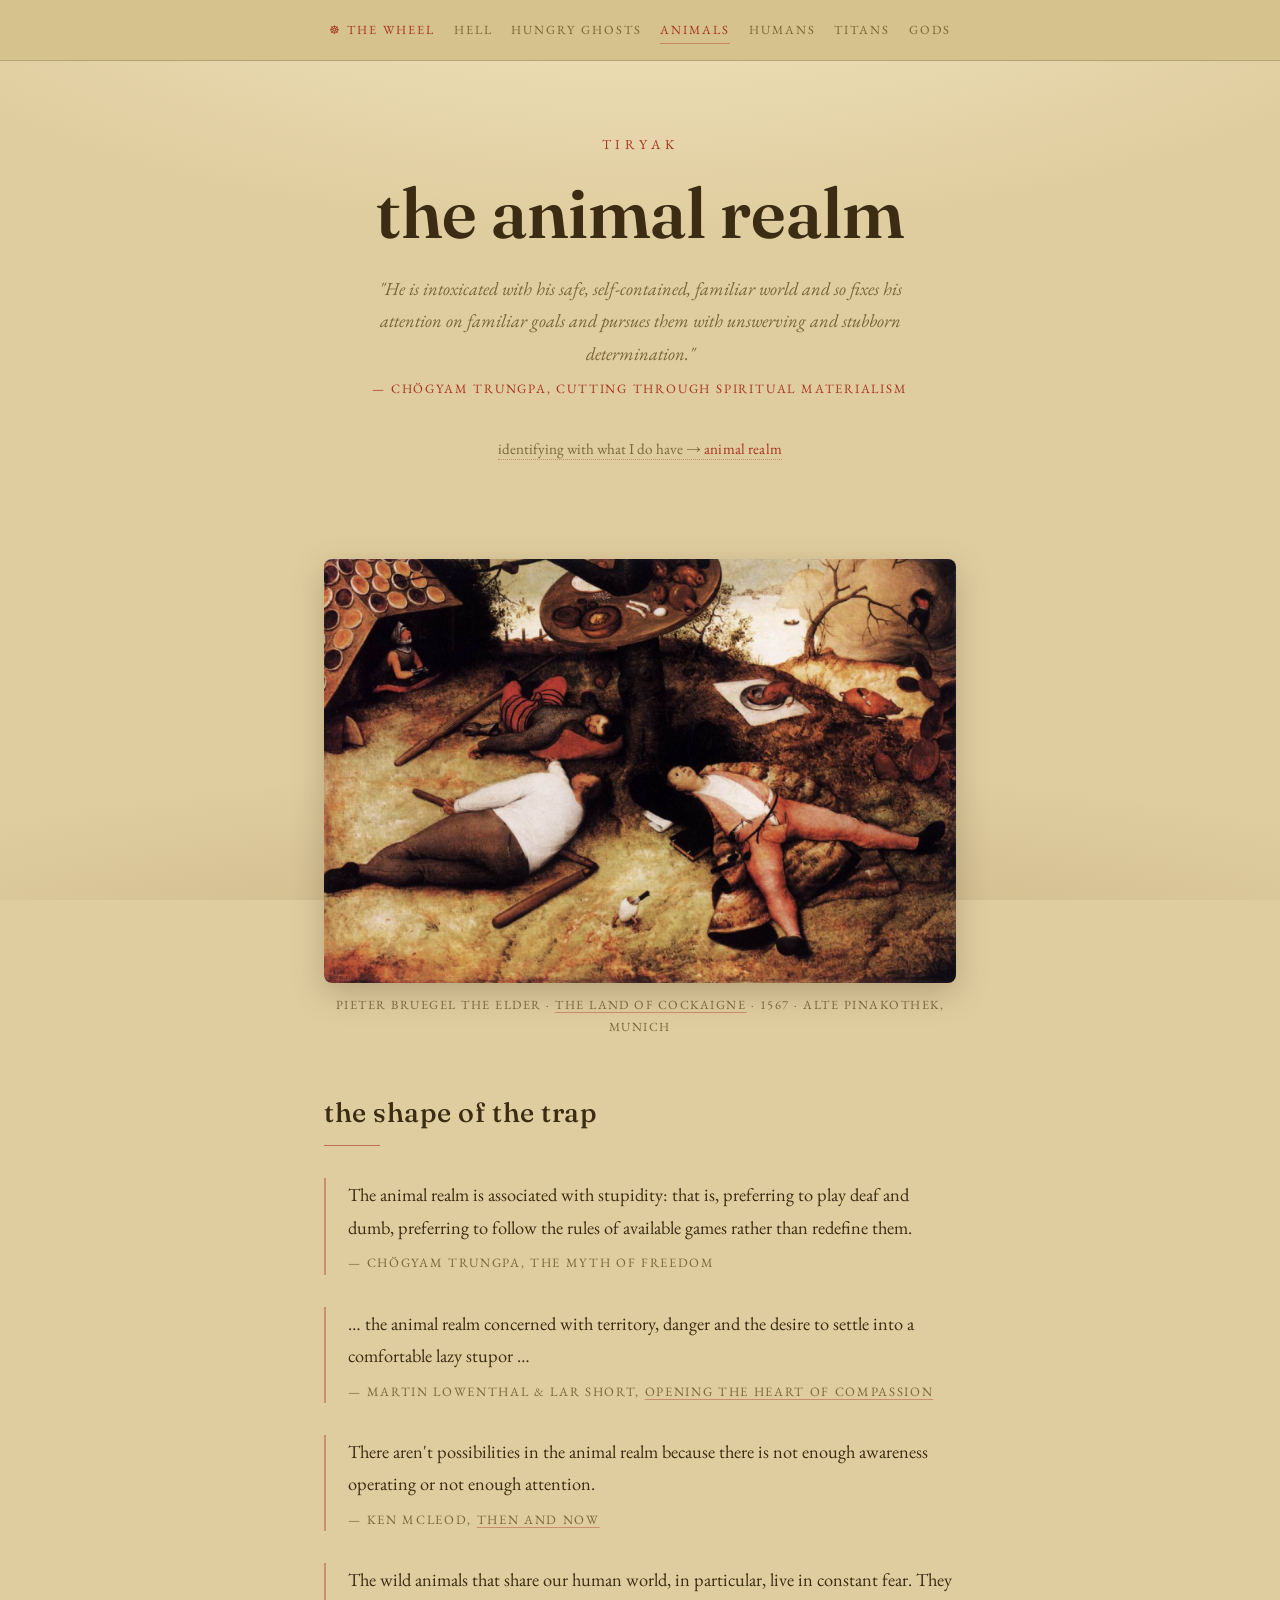
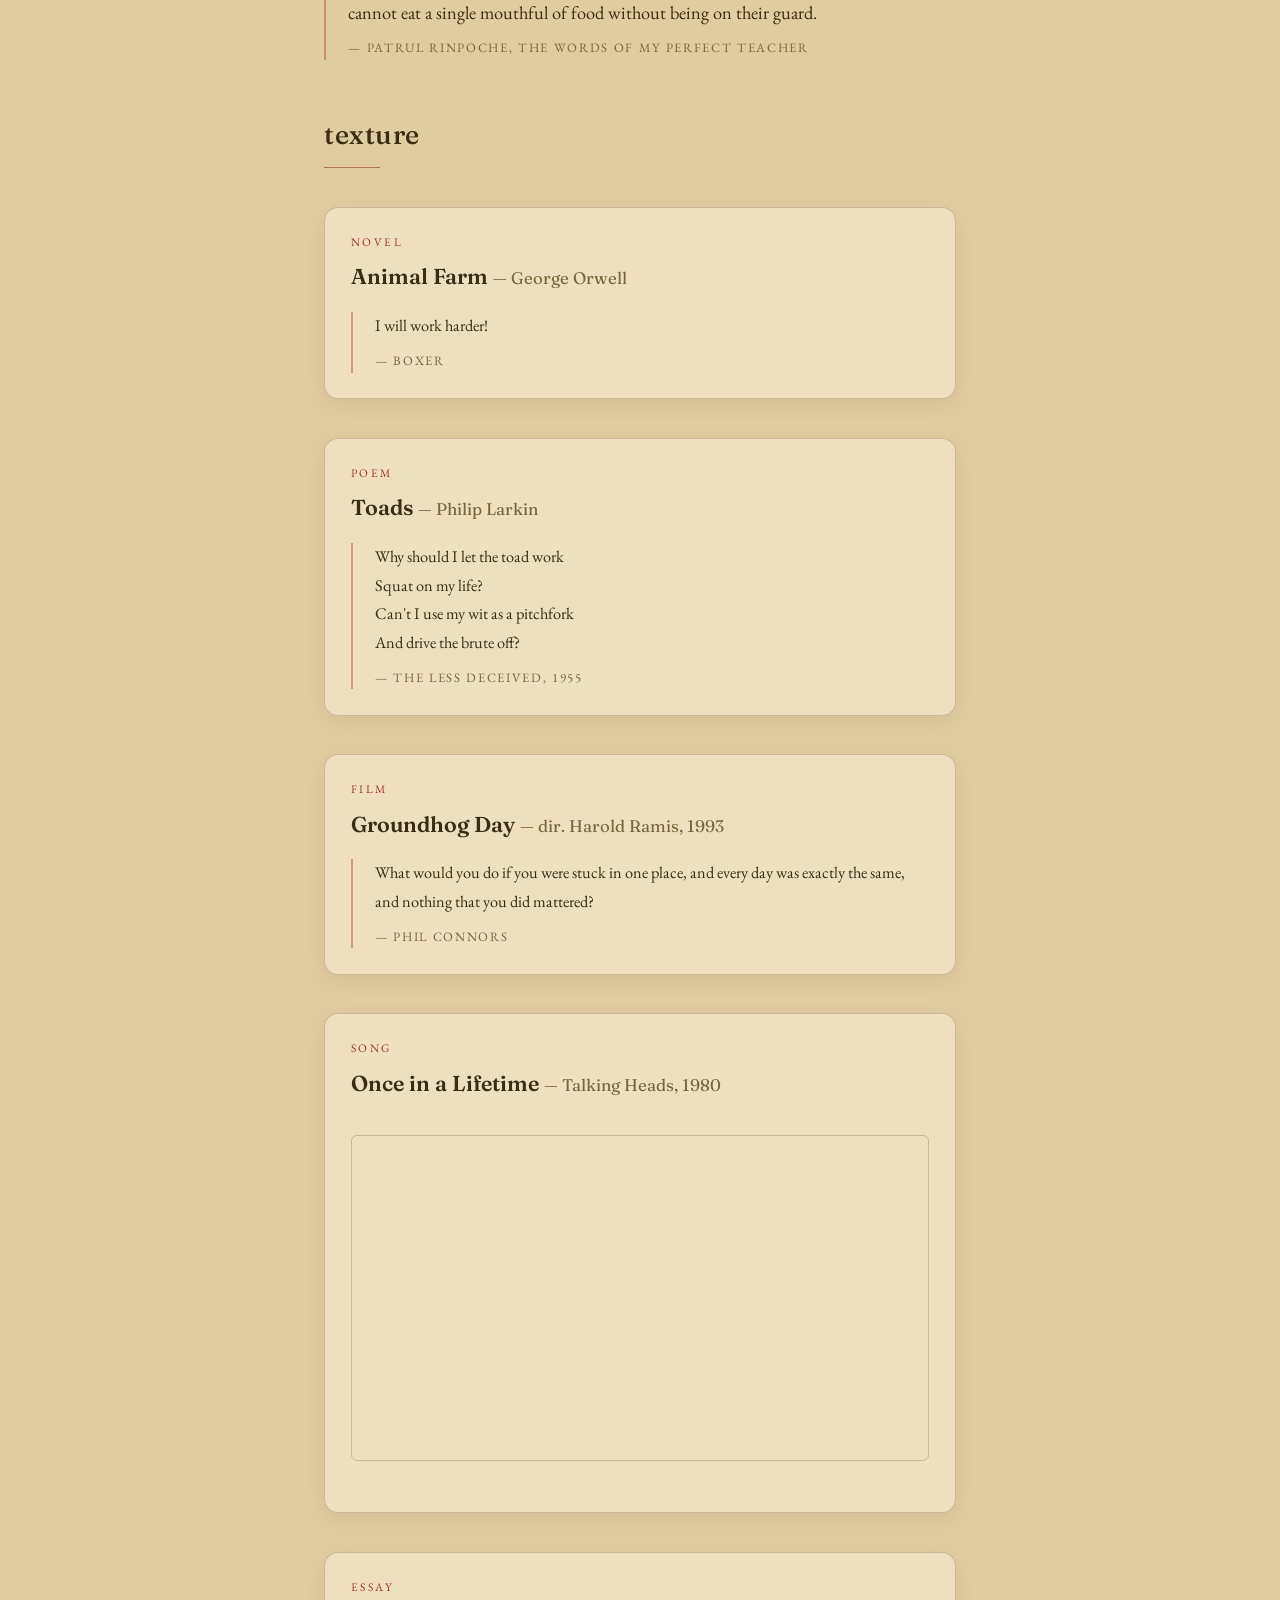
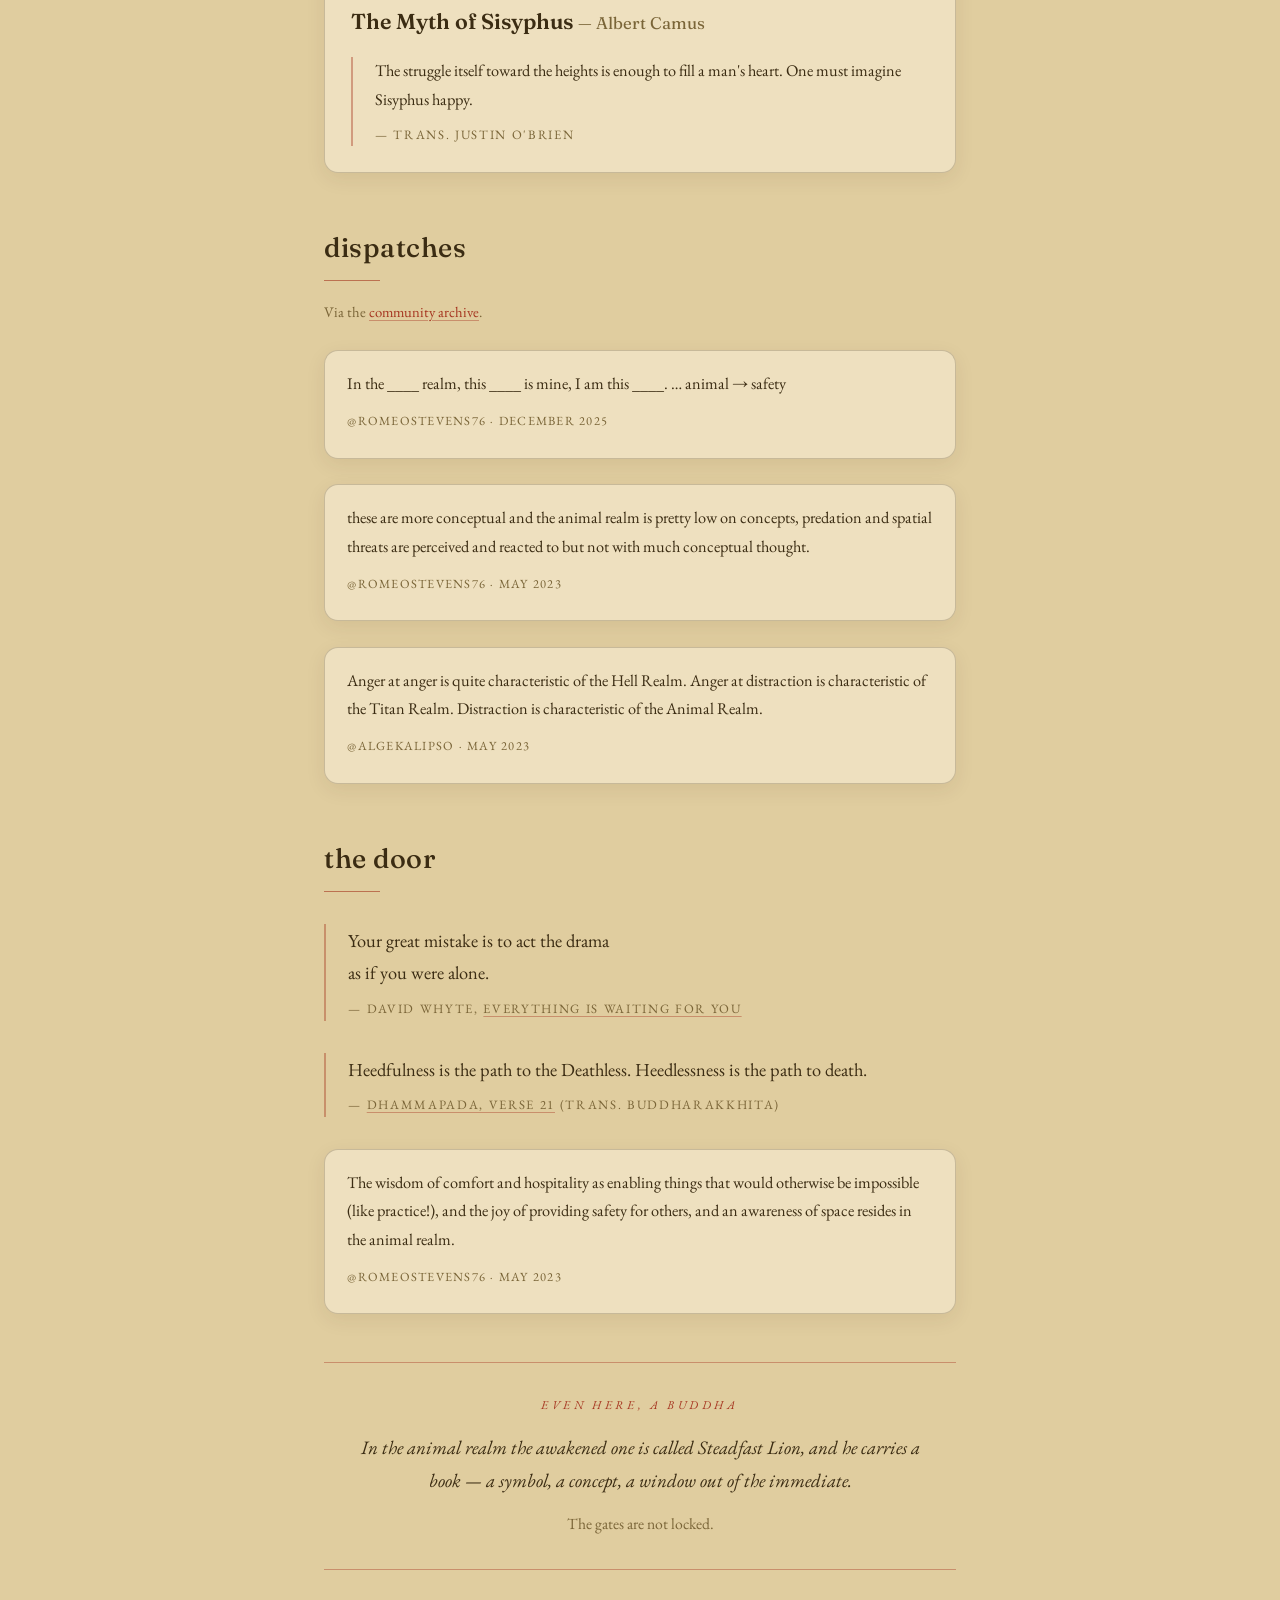
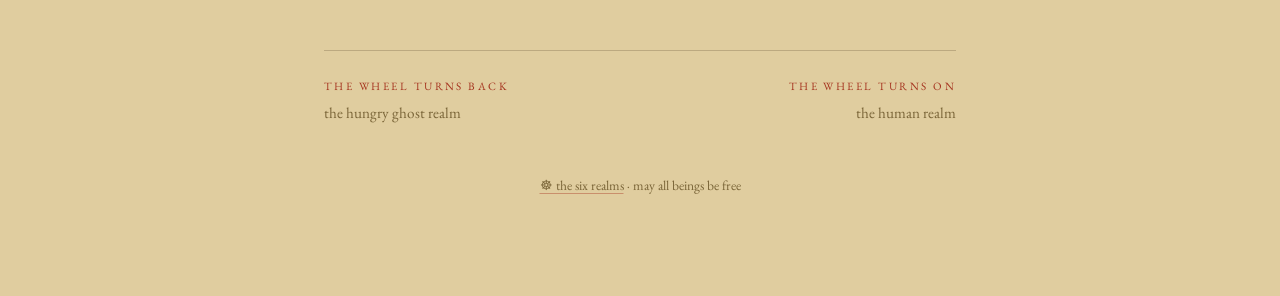
==== commit 7ba0c8df: "more voices from the archive: QC, algekalipso, slimepriestess, the_wilderless, vividvoid, nosilverv " ====
--- a/animal.html
+++ b/animal.html
@@ -116,7 +116,7 @@
 
 <section>
   <h2>dispatches</h2>
-  <p class="small-note">From <a href="https://twitter.com/RomeoStevens76">@RomeoStevens76</a>, via the <a href="https://www.community-archive.org/">community archive</a>.</p>
+  <p class="small-note">Via the <a href="https://www.community-archive.org/">community archive</a>.</p>
 
   <div class="tweet">
     <p>In the ____ realm, this ____ is mine, I am this ____. … animal → safety</p>
@@ -126,6 +126,11 @@
   <div class="tweet">
     <p>these are more conceptual and the animal realm is pretty low on concepts, predation and spatial threats are perceived and reacted to but not with much conceptual thought.</p>
     <p class="tweet-meta"><a href="https://twitter.com/RomeoStevens76/status/1661435885785853953">@RomeoStevens76 · may 2023</a></p>
+  </div>
+
+  <div class="tweet">
+    <p>Anger at anger is quite characteristic of the Hell Realm. Anger at distraction is characteristic of the Titan Realm. Distraction is characteristic of the Animal Realm.</p>
+    <p class="tweet-meta"><a href="https://twitter.com/algekalipso/status/1652937926572142593">@algekalipso · may 2023</a></p>
   </div>
 </section>
 
--- a/style.css
+++ b/style.css
@@ -7,11 +7,11 @@
   --serif: "EB Garamond", "Iowan Old Style", Georgia, serif;
   --display: "Cormorant Garamond", "EB Garamond", Georgia, serif;
   --measure: 42rem;
-  /* default (index) theme: night sky around the wheel */
-  --bg: #100e14;
-  --bg2: #1a1722;
-  --ink: #e8e2d6;
-  --ink-soft: #b3ab9c;
+  /* default (index) theme: keyed to the thangka — maroon silk, gold brocade */
+  --bg: #170b0e;
+  --bg2: #221016;
+  --ink: #ecdcc2;
+  --ink-soft: #b49c80;
   --accent: #d4a24e;
   --accent-soft: rgba(212, 162, 78, 0.35);
   --rule: rgba(232, 226, 214, 0.16);
@@ -395,6 +395,21 @@
 /* ————————————————————————————————————————————————
    realm weather — each page keyed to its artwork
    ———————————————————————————————————————————————— */
+
+/* —— index · keyed to the thangka ——————————
+   maroon silk ground; the wheel mounted in brocade. */
+body.realm-index {
+  background-image:
+    radial-gradient(ellipse 90% 45% at 50% -8%, rgba(212, 162, 78, 0.07), transparent 60%),
+    linear-gradient(var(--bg), var(--bg));
+  background-attachment: fixed;
+}
+body.realm-index .realm-art img {
+  border: 1px solid rgba(212, 162, 78, 0.55);
+  outline: 8px solid #451418;
+  box-shadow: 0 0 0 9px rgba(212, 162, 78, 0.3);
+  margin: 18px auto 24px;
+}
 
 /* —— naraka · keyed to Bosch —————————————
    ember light in oily blackness; old-print letterforms. */
@@ -451,19 +466,22 @@
 body.realm-preta .realm-art img { filter: sepia(0.08); }
 
 /* —— animal · keyed to Bruegel ————————————
-   ochre and loam; soft round drowsy letterforms. */
+   the land of cockaigne: full-bellied afternoon gold,
+   everything round, everything heavy-lidded. */
 body.realm-animal {
   --display: "Fraunces", "EB Garamond", serif;
-  --bg: #1d160d;
-  --bg2: #2a2012;
-  --ink: #ead9b9;
-  --ink-soft: #ab9877;
-  --accent: #d2a53c;
-  --accent-soft: rgba(210, 165, 60, 0.35);
-  --rule: rgba(234, 217, 185, 0.14);
-  --card: rgba(210, 165, 60, 0.05);
+  --bg: #e0cd9f;
+  --bg2: #d5c08a;
+  --ink: #3b2c13;
+  --ink-soft: #7a6538;
+  --accent: #a5341f;
+  --accent-soft: rgba(165, 52, 31, 0.4);
+  --rule: rgba(59, 44, 19, 0.22);
+  --card: rgba(255, 249, 231, 0.45);
+  --nav-bg: #d6c28c;
   background-image:
-    radial-gradient(ellipse 130% 45% at 50% 112%, rgba(140, 100, 40, 0.22), transparent 60%),
+    radial-gradient(ellipse 100% 55% at 50% -10%, rgba(255, 246, 214, 0.65), transparent 65%),
+    radial-gradient(ellipse 130% 45% at 50% 112%, rgba(122, 92, 40, 0.25), transparent 60%),
     linear-gradient(var(--bg), var(--bg));
   background-attachment: fixed;
 }
@@ -472,8 +490,15 @@
   font-weight: 600;
   letter-spacing: 0;
 }
-body.realm-animal .media-item, body.realm-animal .tweet { border-radius: 14px; }
-body.realm-animal .realm-art img { border-radius: 8px; }
+body.realm-animal main { line-height: 1.75; }
+body.realm-animal .media-item, body.realm-animal .tweet {
+  border-radius: 14px;
+  box-shadow: 0 6px 20px rgba(59, 44, 19, 0.08);
+}
+body.realm-animal .realm-art img {
+  border-radius: 8px;
+  box-shadow: 0 10px 32px rgba(59, 44, 19, 0.25);
+}
 
 /* —— human · keyed to Dürer ————————————————
    the one page in daylight: engraving ink on laid paper. */
